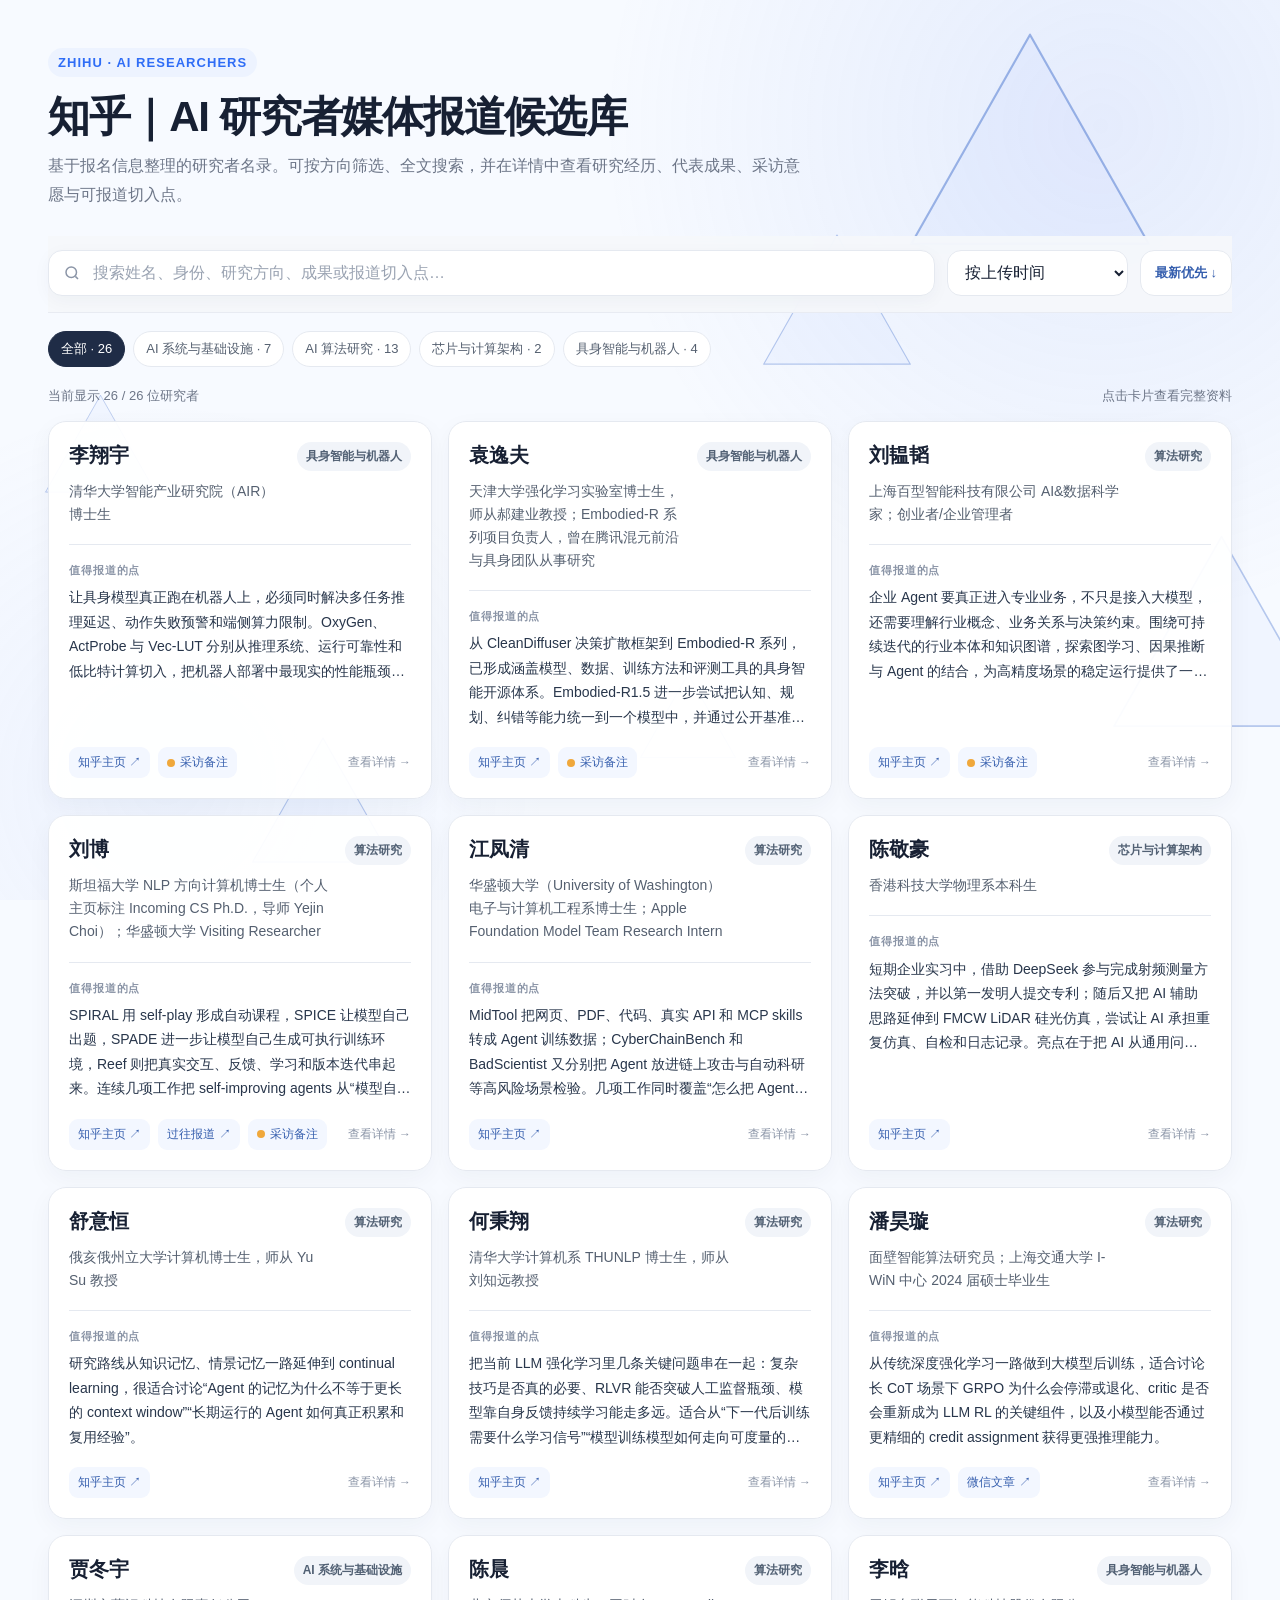
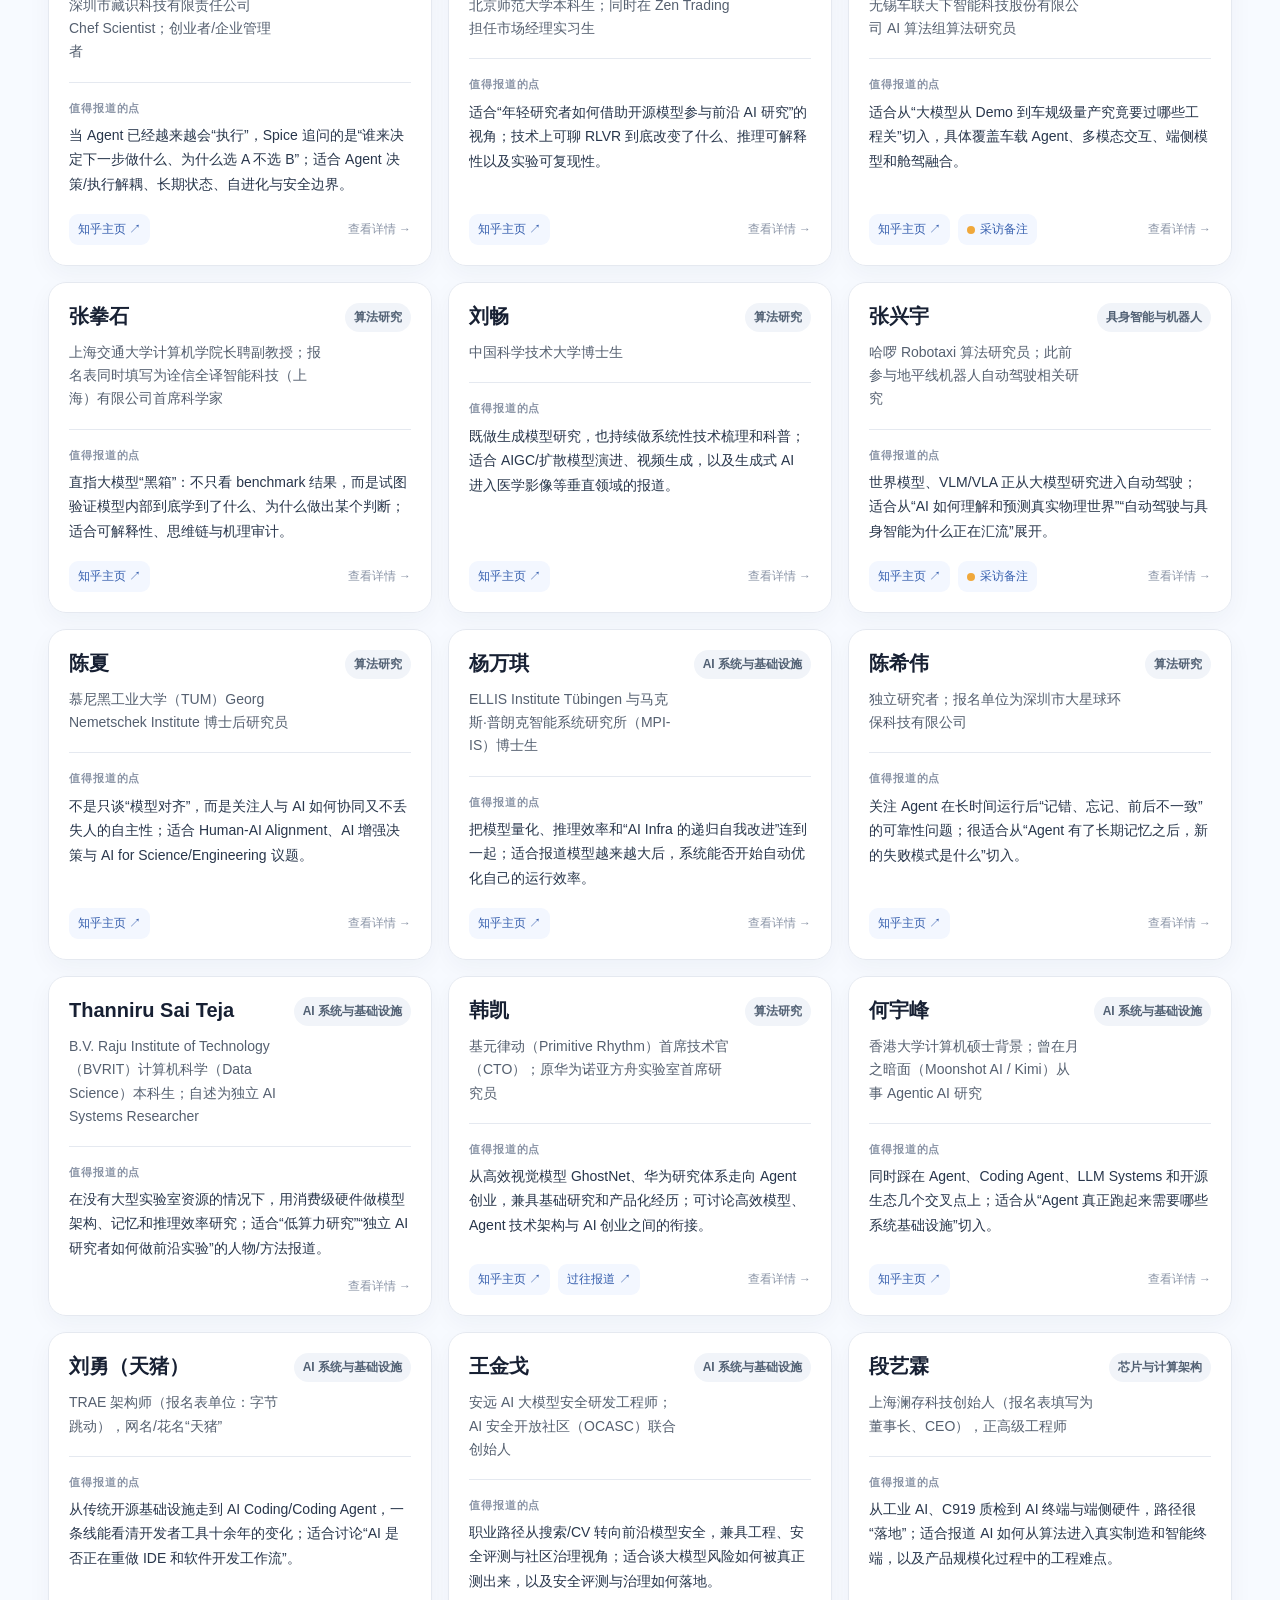
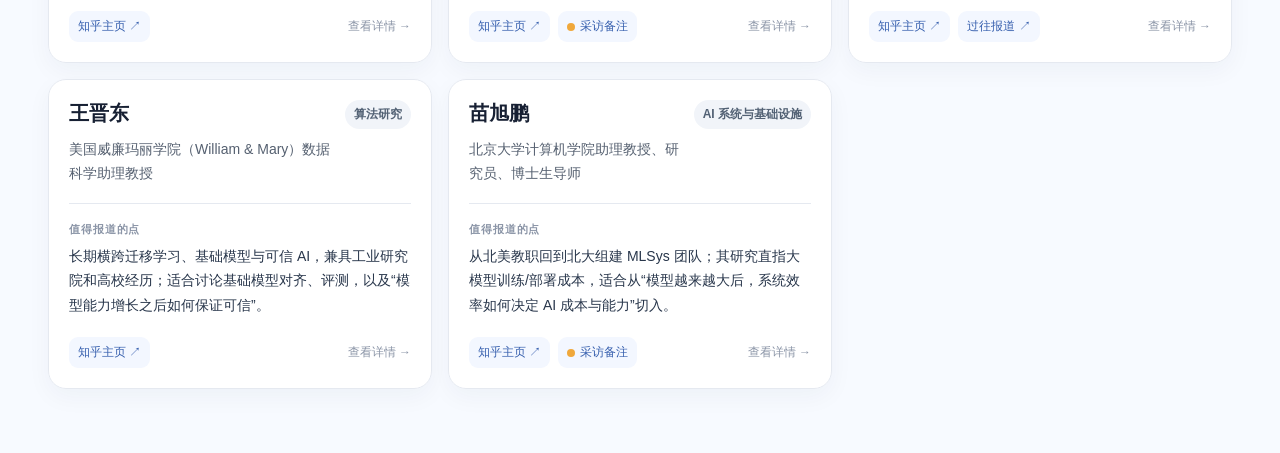
==== ai-researchers/index.html @ 295f1ade "Render animated triangle background on directory page" ====
<!DOCTYPE html>
<html lang="zh-CN">
<head>
<meta charset="utf-8">
<meta name="viewport" content="width=device-width, initial-scale=1">
<meta http-equiv="Cache-Control" content="no-cache, no-store, must-revalidate">
<meta http-equiv="Pragma" content="no-cache">
<meta http-equiv="Expires" content="0">
<title>知乎｜AI 研究者媒体报道候选库</title>
<meta name="description" content="知乎 AI 研究者媒体报道候选库：汇总 AI 研究者背景、研究方向、代表成果与可报道切入点。">
<meta property="og:type" content="website">
<meta property="og:site_name" content="知乎">
<meta property="og:title" content="知乎｜AI 研究者媒体报道候选库">
<meta property="og:description" content="知乎 AI 研究者媒体报道候选库：汇总 AI 研究者背景、研究方向、代表成果与可报道切入点。">
<meta property="og:url" content="https://irisa-coder.github.io/risa/ai-researchers/">
<meta name="twitter:card" content="summary">
<meta name="twitter:title" content="知乎｜AI 研究者媒体报道候选库">
<meta name="twitter:description" content="知乎 AI 研究者媒体报道候选库：汇总 AI 研究者背景、研究方向、代表成果与可报道切入点。">
<link id="appStyle" rel="stylesheet" href="style.css">
<script>
  (function () {
    var bust = Date.now().toString();
    document.getElementById('appStyle').href = 'style.css?v=' + bust;
  })();
</script>
</head>
<body>
<div class="ambient-scene" aria-hidden="true">
  <svg class="motion-triangle tg-a" viewBox="0 0 200 180"><polygon points="100 12 12 167 188 167"/></svg>
  <svg class="motion-triangle tg-b" viewBox="0 0 200 180"><polygon points="100 12 12 167 188 167"/></svg>
  <svg class="motion-triangle tg-c" viewBox="0 0 200 180"><polygon points="100 12 12 167 188 167"/></svg>
  <svg class="motion-triangle tg-d" viewBox="0 0 200 180"><polygon points="100 12 12 167 188 167"/></svg>
  <svg class="motion-triangle tg-e" viewBox="0 0 200 180"><polygon points="100 12 12 167 188 167"/></svg>
  <svg class="motion-triangle tg-f" viewBox="0 0 200 180"><polygon points="100 12 12 167 188 167"/></svg>
</div>
<main class="shell">
  <section class="hero">
    <div>
      <span class="eyebrow">ZHIHU · AI RESEARCHERS</span>
      <h1>知乎｜AI 研究者媒体报道候选库</h1>
      <p class="lead">基于报名信息整理的研究者名录。可按方向筛选、全文搜索，并在详情中查看研究经历、代表成果、采访意愿与可报道切入点。</p>
    </div>
  </section>

  <section class="toolbar" aria-label="筛选工具">
    <label class="search">
      <svg viewBox="0 0 24 24" fill="none" stroke="currentColor" stroke-width="2"><circle cx="11" cy="11" r="7"></circle><path d="m20 20-3.5-3.5"></path></svg>
      <input id="searchInput" type="search" placeholder="搜索姓名、身份、研究方向、成果或报道切入点…">
    </label>
    <select class="select" id="sortSelect" aria-label="排序方式">
      <option value="upload">按上传时间</option>
      <option value="name">按姓名排序</option>
      <option value="type">按研究方向排序</option>
    </select>
    <button class="sort-order" id="sortOrderBtn" type="button" aria-label="切换上传时间排序">最新优先 ↓</button>
  </section>

  <div class="filter-row" id="filters"></div>
  <div class="meta-line"><span id="resultCount"></span><span>点击卡片查看完整资料</span></div>
  <section class="grid" id="grid"></section>
  <div class="empty" id="empty">没有找到匹配的研究者。可以试试更宽泛的关键词或切换研究方向。</div>
</main>

<div class="modal" id="modal" role="dialog" aria-modal="true" aria-labelledby="dialogTitle">
  <div class="dialog">
    <div class="dialog-head">
      <div>
        <span class="badge" id="dialogBadge"></span>
        <h2 id="dialogTitle"></h2>
        <div class="identity" id="dialogIdentity"></div>
      </div>
      <button class="close" id="closeModal" aria-label="关闭">×</button>
    </div>
    <div id="dialogContent"></div>
  </div>
</div>
<script>
  (function () {
    var files = ['people-1.js', 'people-2.js', 'people-3.js', 'people-4.js', 'people-5.js', 'app.js'];
    var i = 0;
    function loadNext() {
      if (i >= files.length) return;
      var s = document.createElement('script');
      s.src = files[i++] + '?v=' + Date.now();
      s.onload = loadNext;
      document.body.appendChild(s);
    }
    loadNext();
  })();

  if ('serviceWorker' in navigator) {
    window.addEventListener('load', function () {
      navigator.serviceWorker.register('sw.js', { scope: './', updateViaCache: 'none' })
        .then(function (registration) { return registration.update(); })
        .catch(function () {});
    });
  }
</script>
</body>
</html>
---- ai-researchers/style.css ----
:root {
  --bg:#f6f8fb;
  --panel:#ffffff;
  --text:#172033;
  --muted:#6d7688;
  --line:#e5e9f0;
  --accent:#2f6df6;
  --accent-soft:#edf3ff;
  --shadow:0 12px 30px rgba(24,39,75,.07);
  --radius:18px;
}
*{box-sizing:border-box}
html{scroll-behavior:smooth}
body{margin:0;font-family:-apple-system,BlinkMacSystemFont,"Segoe UI","PingFang SC","Hiragino Sans GB","Microsoft YaHei",Arial,sans-serif;color:var(--text);background:linear-gradient(180deg,#f3f7ff 0,#f6f8fb 320px)}
button,input,select{font:inherit}a{color:inherit}.shell{max-width:1240px;margin:0 auto;padding:48px 28px 64px}.hero{display:grid;grid-template-columns:minmax(0,1.35fr) minmax(300px,.65fr);gap:28px;align-items:end;margin-bottom:26px}.eyebrow{display:inline-flex;align-items:center;gap:8px;font-size:13px;font-weight:700;letter-spacing:.08em;color:var(--accent);background:var(--accent-soft);padding:7px 10px;border-radius:999px}h1{font-size:42px;line-height:1.12;margin:16px 0 12px;letter-spacing:-.03em}.lead{margin:0;color:var(--muted);font-size:16px;line-height:1.8;max-width:760px}.stats{display:grid;grid-template-columns:repeat(2,1fr);gap:12px}.stat{background:rgba(255,255,255,.82);border:1px solid rgba(229,233,240,.9);box-shadow:var(--shadow);border-radius:16px;padding:16px 18px;backdrop-filter:blur(6px)}.stat b{display:block;font-size:26px;line-height:1.1;margin-bottom:6px}.stat span{font-size:13px;color:var(--muted)}.toolbar{position:sticky;top:0;z-index:20;display:flex;gap:12px;align-items:center;flex-wrap:wrap;background:rgba(246,248,251,.92);backdrop-filter:blur(14px);padding:14px 0 16px;margin-bottom:18px;border-bottom:1px solid rgba(229,233,240,.8)}.search{flex:1 1 340px;display:flex;align-items:center;gap:10px;background:#fff;border:1px solid var(--line);border-radius:14px;padding:0 14px;min-height:46px;box-shadow:0 5px 18px rgba(24,39,75,.04)}.search svg{width:18px;height:18px;color:#8b95a7;flex:0 0 auto}.search input{width:100%;border:0;outline:0;background:transparent;color:var(--text)}.search input::placeholder{color:#9aa3b2}.select{border:1px solid var(--line);background:#fff;border-radius:14px;padding:0 34px 0 13px;min-height:46px;color:var(--text);outline:none}.sort-order{border:1px solid var(--line);background:#fff;color:#365fae;border-radius:14px;padding:0 14px;min-height:46px;cursor:pointer;font-weight:700;font-size:13px;transition:.18s ease}.sort-order:hover{border-color:#c8d7ff;background:#f7faff}.sort-order.inactive,.sort-order:disabled{color:#a1a9b6;background:#f7f8fa;cursor:default;opacity:.72}.filter-row{display:flex;gap:8px;flex-wrap:wrap;margin-bottom:20px}.chip{border:1px solid var(--line);background:#fff;color:#556070;border-radius:999px;padding:8px 12px;cursor:pointer;transition:.18s ease;font-size:13px}.chip:hover{border-color:#c8d7ff;color:#315fc8}.chip.active{background:#1f2c46;color:#fff;border-color:#1f2c46}.meta-line{display:flex;justify-content:space-between;align-items:center;margin:2px 0 16px;color:var(--muted);font-size:13px}.grid{display:grid;grid-template-columns:repeat(3,minmax(0,1fr));gap:16px}.card{display:flex;flex-direction:column;min-height:310px;background:var(--panel);border:1px solid var(--line);border-radius:var(--radius);padding:20px;box-shadow:0 8px 24px rgba(24,39,75,.045);transition:transform .18s ease,box-shadow .18s ease,border-color .18s ease;cursor:pointer;outline:none}.card:hover,.card:focus-visible{transform:translateY(-2px);box-shadow:var(--shadow);border-color:#ced9ec}.card-top{display:flex;justify-content:space-between;gap:14px;align-items:flex-start}.name{font-size:20px;font-weight:800;line-height:1.3;margin:0}.badge{flex:0 0 auto;display:inline-flex;align-items:center;font-size:12px;font-weight:700;padding:6px 9px;border-radius:999px;background:#f1f4f9;color:#526174}.identity{margin:12px 0 0;color:#556070;line-height:1.65;font-size:14px}.angle{margin-top:18px;padding-top:16px;border-top:1px solid var(--line);line-height:1.75;font-size:14px;color:#28364b;display:-webkit-box;-webkit-line-clamp:5;-webkit-box-orient:vertical;overflow:hidden}.angle strong{display:block;color:#8b95a7;font-size:11px;letter-spacing:.08em;margin-bottom:5px}.card-footer{margin-top:auto;padding-top:18px;display:flex;align-items:center;justify-content:space-between;gap:10px}.linkset{display:flex;gap:8px;flex-wrap:wrap}.small-link{display:inline-flex;align-items:center;gap:5px;text-decoration:none;color:#365fae;background:#f3f7ff;border-radius:9px;padding:7px 9px;font-size:12px}.note-dot{width:8px;height:8px;border-radius:50%;background:#f0a83b;display:inline-block}.more{font-size:12px;color:#8b95a7}.empty{display:none;text-align:center;background:#fff;border:1px dashed #ccd4e0;border-radius:18px;padding:56px 20px;color:var(--muted)}.modal{position:fixed;inset:0;z-index:100;background:rgba(18,26,42,.46);display:none;align-items:center;justify-content:center;padding:24px}.modal.open{display:flex}.dialog{width:min(820px,100%);max-height:min(84vh,880px);overflow:auto;background:#fff;border-radius:22px;box-shadow:0 28px 80px rgba(7,18,40,.26);padding:24px}.dialog-head{display:flex;justify-content:space-between;gap:16px;align-items:flex-start;position:sticky;top:-24px;background:#fff;padding:4px 0 14px;border-bottom:1px solid var(--line);z-index:2}.dialog h2{font-size:28px;margin:8px 0 6px}.close{border:0;background:#f2f4f8;width:38px;height:38px;border-radius:50%;cursor:pointer;font-size:22px;color:#5e6878;flex:0 0 auto}.detail-grid{display:grid;grid-template-columns:1fr 1fr;gap:14px;margin-top:18px}.block{border:1px solid var(--line);border-radius:14px;padding:16px}.block.full{grid-column:1/-1}.label{font-size:11px;letter-spacing:.08em;color:#919aaa;font-weight:800;margin-bottom:7px}.value{font-size:14px;line-height:1.8;color:#2d394c;white-space:pre-line}.action-row{display:flex;gap:10px;flex-wrap:wrap;margin-top:18px}.action{display:inline-flex;align-items:center;gap:7px;text-decoration:none;background:#1f2c46;color:#fff;padding:10px 14px;border-radius:11px;font-size:13px;font-weight:700}.action.secondary{background:#edf3ff;color:#2e5ea8}.notice{background:#fff8e7;border:1px solid #f4dfaa;color:#7b5b1c;border-radius:12px;padding:12px 14px;line-height:1.65}.footer-note{margin-top:30px;text-align:center;color:#9aa3b2;font-size:12px}@media (max-width:980px){.hero{grid-template-columns:1fr}.stats{grid-template-columns:repeat(4,1fr)}.grid{grid-template-columns:repeat(2,minmax(0,1fr))}}@media (max-width:680px){.shell{padding:28px 16px 44px}h1{font-size:34px}.stats{grid-template-columns:repeat(2,1fr)}.grid{grid-template-columns:1fr}.detail-grid{grid-template-columns:1fr}.block.full{grid-column:auto}.toolbar{top:0}}@media print{body{background:#fff}.toolbar,.filter-row,.modal,.footer-note{display:none!important}.shell{max-width:none;padding:0}.hero{grid-template-columns:1fr}.grid{grid-template-columns:repeat(2,1fr)}.card{break-inside:avoid;box-shadow:none}}


/* Motion geometry — subtle but visible above the background. */
body{background:#f7faff;overflow-x:hidden}
.shell{position:relative;z-index:1}
.ambient-scene{position:fixed;inset:0;z-index:0;overflow:hidden;pointer-events:none;isolation:isolate}
.ambient-scene::before{content:"";position:absolute;inset:0;background:radial-gradient(circle at 86% 14%,rgba(107,145,237,.13),transparent 37%),radial-gradient(circle at 13% 87%,rgba(151,176,244,.10),transparent 28%)}
.motion-triangle{position:absolute;display:block;overflow:visible;transform-origin:50% 50%;will-change:transform;animation-timing-function:ease-in-out;animation-iteration-count:infinite;animation-direction:alternate}
.motion-triangle polygon{fill:rgba(100,148,237,.045);stroke:rgba(64,109,202,.35);stroke-width:1.35;stroke-linejoin:round}
.motion-triangle.tg-a{width:270px;height:244px;right:9%;top:2%;animation-name:triangle-drift-a;animation-duration:11s}
.motion-triangle.tg-a polygon{stroke:rgba(64,109,202,.48);stroke-width:1.6}
.motion-triangle.tg-b{width:170px;height:150px;right:28%;top:25%;animation-name:triangle-drift-b;animation-duration:15s}
.motion-triangle.tg-c{width:125px;height:114px;left:3%;top:43%;animation-name:triangle-drift-c;animation-duration:13s}
.motion-triangle.tg-d{width:245px;height:220px;right:-5%;top:58%;animation-name:triangle-drift-a;animation-duration:20s;animation-delay:-7s}
.motion-triangle.tg-e{width:160px;height:145px;left:19%;bottom:3%;animation-name:triangle-drift-b;animation-duration:17s;animation-delay:-5s}
.motion-triangle.tg-f{width:108px;height:98px;right:42%;bottom:15%;animation-name:triangle-drift-c;animation-duration:14s;animation-delay:-6s}
@keyframes triangle-drift-a{from{transform:translate3d(-18px,18px,0) rotate(-12deg)}to{transform:translate3d(33px,-28px,0) rotate(16deg)}}
@keyframes triangle-drift-b{from{transform:translate3d(20px,-17px,0) rotate(20deg)}to{transform:translate3d(-25px,27px,0) rotate(-16deg)}}
@keyframes triangle-drift-c{from{transform:translate3d(-12px,-24px,0) rotate(-20deg)}to{transform:translate3d(20px,25px,0) rotate(19deg)}}
.card{background:rgba(255,255,255,.94)}
@media(max-width:680px){.motion-triangle.tg-a{right:-22%;top:6%;width:200px}.motion-triangle.tg-b{right:12%;top:31%;width:115px}.motion-triangle.tg-c{left:-15%;top:60%}.motion-triangle.tg-e{left:0}}
@media(prefers-reduced-motion:reduce){.motion-triangle{animation:none;will-change:auto}}
@media print{.ambient-scene{display:none}}
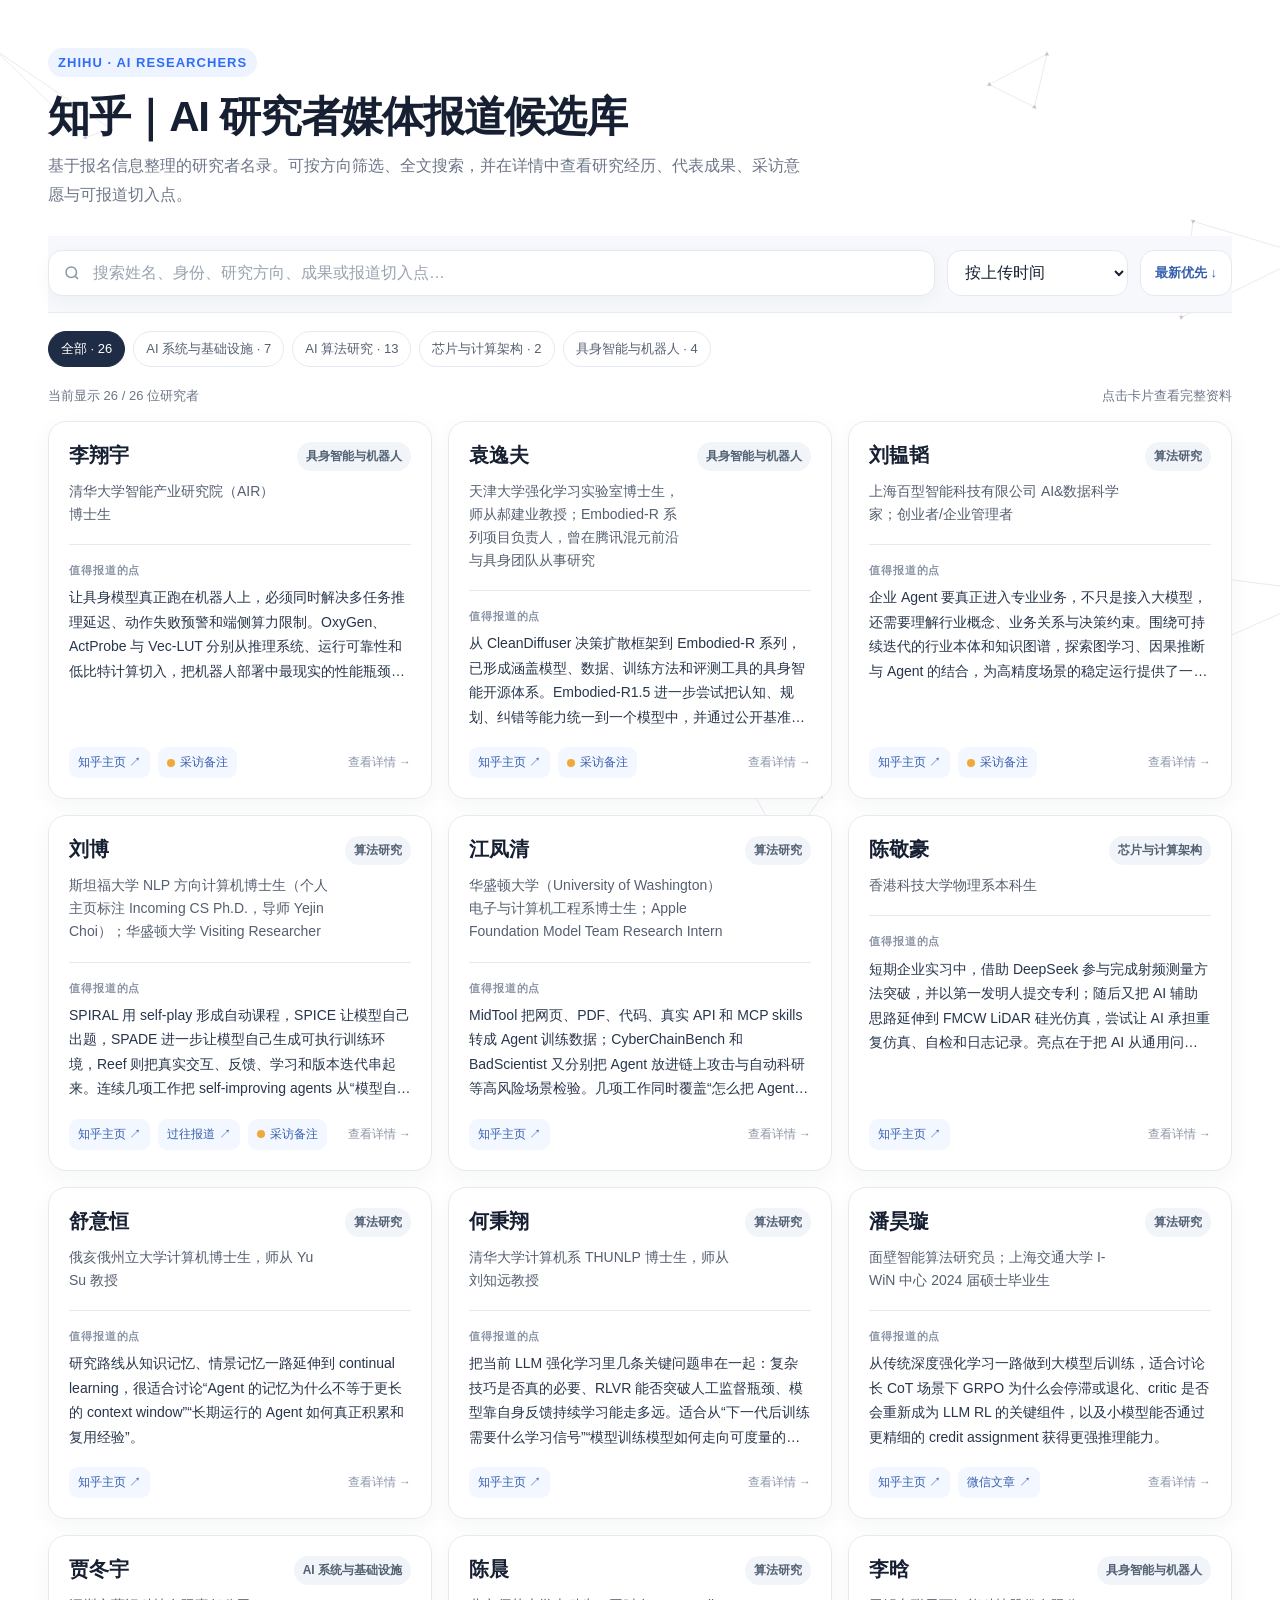
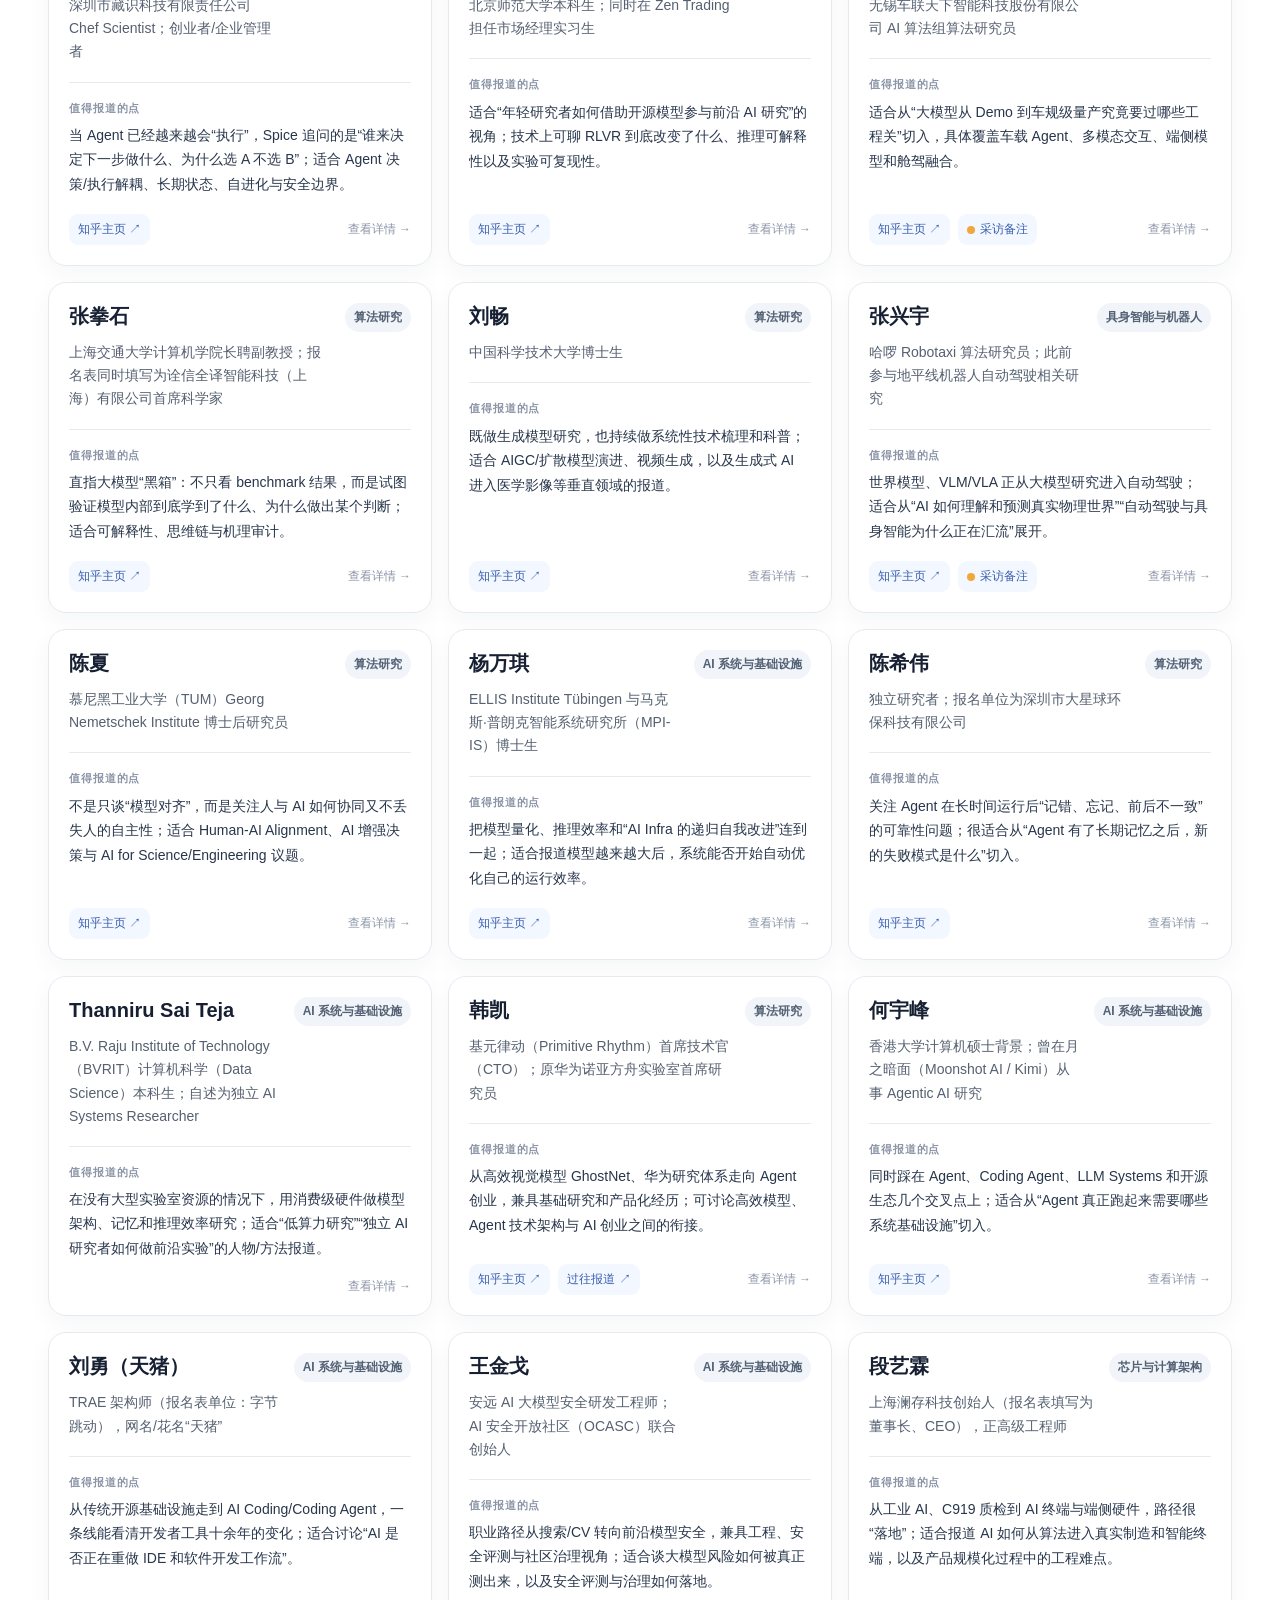
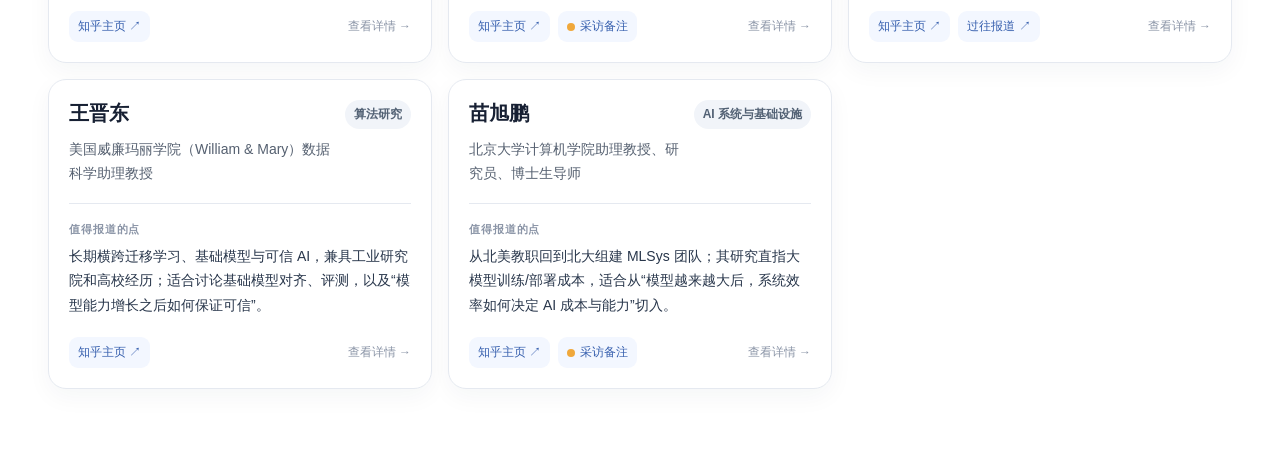
==== commit 6511c67a: "Enable cursor-reactive irregular triangle background" ====
--- a/ai-researchers/index.html
+++ b/ai-researchers/index.html
@@ -25,14 +25,7 @@
 </script>
 </head>
 <body>
-<div class="ambient-scene" aria-hidden="true">
-  <svg class="motion-triangle tg-a" viewBox="0 0 200 180"><polygon points="100 12 12 167 188 167"/></svg>
-  <svg class="motion-triangle tg-b" viewBox="0 0 200 180"><polygon points="100 12 12 167 188 167"/></svg>
-  <svg class="motion-triangle tg-c" viewBox="0 0 200 180"><polygon points="100 12 12 167 188 167"/></svg>
-  <svg class="motion-triangle tg-d" viewBox="0 0 200 180"><polygon points="100 12 12 167 188 167"/></svg>
-  <svg class="motion-triangle tg-e" viewBox="0 0 200 180"><polygon points="100 12 12 167 188 167"/></svg>
-  <svg class="motion-triangle tg-f" viewBox="0 0 200 180"><polygon points="100 12 12 167 188 167"/></svg>
-</div>
+<canvas id="triangleBackground" aria-hidden="true"></canvas>
 <main class="shell">
   <section class="hero">
     <div>
@@ -96,5 +89,6 @@
     });
   }
 </script>
+<script src="triangle-background.js?v=20261015b" defer></script>
 </body>
 </html>
--- a/ai-researchers/style.css
+++ b/ai-researchers/style.css
@@ -15,24 +15,9 @@
 button,input,select{font:inherit}a{color:inherit}.shell{max-width:1240px;margin:0 auto;padding:48px 28px 64px}.hero{display:grid;grid-template-columns:minmax(0,1.35fr) minmax(300px,.65fr);gap:28px;align-items:end;margin-bottom:26px}.eyebrow{display:inline-flex;align-items:center;gap:8px;font-size:13px;font-weight:700;letter-spacing:.08em;color:var(--accent);background:var(--accent-soft);padding:7px 10px;border-radius:999px}h1{font-size:42px;line-height:1.12;margin:16px 0 12px;letter-spacing:-.03em}.lead{margin:0;color:var(--muted);font-size:16px;line-height:1.8;max-width:760px}.stats{display:grid;grid-template-columns:repeat(2,1fr);gap:12px}.stat{background:rgba(255,255,255,.82);border:1px solid rgba(229,233,240,.9);box-shadow:var(--shadow);border-radius:16px;padding:16px 18px;backdrop-filter:blur(6px)}.stat b{display:block;font-size:26px;line-height:1.1;margin-bottom:6px}.stat span{font-size:13px;color:var(--muted)}.toolbar{position:sticky;top:0;z-index:20;display:flex;gap:12px;align-items:center;flex-wrap:wrap;background:rgba(246,248,251,.92);backdrop-filter:blur(14px);padding:14px 0 16px;margin-bottom:18px;border-bottom:1px solid rgba(229,233,240,.8)}.search{flex:1 1 340px;display:flex;align-items:center;gap:10px;background:#fff;border:1px solid var(--line);border-radius:14px;padding:0 14px;min-height:46px;box-shadow:0 5px 18px rgba(24,39,75,.04)}.search svg{width:18px;height:18px;color:#8b95a7;flex:0 0 auto}.search input{width:100%;border:0;outline:0;background:transparent;color:var(--text)}.search input::placeholder{color:#9aa3b2}.select{border:1px solid var(--line);background:#fff;border-radius:14px;padding:0 34px 0 13px;min-height:46px;color:var(--text);outline:none}.sort-order{border:1px solid var(--line);background:#fff;color:#365fae;border-radius:14px;padding:0 14px;min-height:46px;cursor:pointer;font-weight:700;font-size:13px;transition:.18s ease}.sort-order:hover{border-color:#c8d7ff;background:#f7faff}.sort-order.inactive,.sort-order:disabled{color:#a1a9b6;background:#f7f8fa;cursor:default;opacity:.72}.filter-row{display:flex;gap:8px;flex-wrap:wrap;margin-bottom:20px}.chip{border:1px solid var(--line);background:#fff;color:#556070;border-radius:999px;padding:8px 12px;cursor:pointer;transition:.18s ease;font-size:13px}.chip:hover{border-color:#c8d7ff;color:#315fc8}.chip.active{background:#1f2c46;color:#fff;border-color:#1f2c46}.meta-line{display:flex;justify-content:space-between;align-items:center;margin:2px 0 16px;color:var(--muted);font-size:13px}.grid{display:grid;grid-template-columns:repeat(3,minmax(0,1fr));gap:16px}.card{display:flex;flex-direction:column;min-height:310px;background:var(--panel);border:1px solid var(--line);border-radius:var(--radius);padding:20px;box-shadow:0 8px 24px rgba(24,39,75,.045);transition:transform .18s ease,box-shadow .18s ease,border-color .18s ease;cursor:pointer;outline:none}.card:hover,.card:focus-visible{transform:translateY(-2px);box-shadow:var(--shadow);border-color:#ced9ec}.card-top{display:flex;justify-content:space-between;gap:14px;align-items:flex-start}.name{font-size:20px;font-weight:800;line-height:1.3;margin:0}.badge{flex:0 0 auto;display:inline-flex;align-items:center;font-size:12px;font-weight:700;padding:6px 9px;border-radius:999px;background:#f1f4f9;color:#526174}.identity{margin:12px 0 0;color:#556070;line-height:1.65;font-size:14px}.angle{margin-top:18px;padding-top:16px;border-top:1px solid var(--line);line-height:1.75;font-size:14px;color:#28364b;display:-webkit-box;-webkit-line-clamp:5;-webkit-box-orient:vertical;overflow:hidden}.angle strong{display:block;color:#8b95a7;font-size:11px;letter-spacing:.08em;margin-bottom:5px}.card-footer{margin-top:auto;padding-top:18px;display:flex;align-items:center;justify-content:space-between;gap:10px}.linkset{display:flex;gap:8px;flex-wrap:wrap}.small-link{display:inline-flex;align-items:center;gap:5px;text-decoration:none;color:#365fae;background:#f3f7ff;border-radius:9px;padding:7px 9px;font-size:12px}.note-dot{width:8px;height:8px;border-radius:50%;background:#f0a83b;display:inline-block}.more{font-size:12px;color:#8b95a7}.empty{display:none;text-align:center;background:#fff;border:1px dashed #ccd4e0;border-radius:18px;padding:56px 20px;color:var(--muted)}.modal{position:fixed;inset:0;z-index:100;background:rgba(18,26,42,.46);display:none;align-items:center;justify-content:center;padding:24px}.modal.open{display:flex}.dialog{width:min(820px,100%);max-height:min(84vh,880px);overflow:auto;background:#fff;border-radius:22px;box-shadow:0 28px 80px rgba(7,18,40,.26);padding:24px}.dialog-head{display:flex;justify-content:space-between;gap:16px;align-items:flex-start;position:sticky;top:-24px;background:#fff;padding:4px 0 14px;border-bottom:1px solid var(--line);z-index:2}.dialog h2{font-size:28px;margin:8px 0 6px}.close{border:0;background:#f2f4f8;width:38px;height:38px;border-radius:50%;cursor:pointer;font-size:22px;color:#5e6878;flex:0 0 auto}.detail-grid{display:grid;grid-template-columns:1fr 1fr;gap:14px;margin-top:18px}.block{border:1px solid var(--line);border-radius:14px;padding:16px}.block.full{grid-column:1/-1}.label{font-size:11px;letter-spacing:.08em;color:#919aaa;font-weight:800;margin-bottom:7px}.value{font-size:14px;line-height:1.8;color:#2d394c;white-space:pre-line}.action-row{display:flex;gap:10px;flex-wrap:wrap;margin-top:18px}.action{display:inline-flex;align-items:center;gap:7px;text-decoration:none;background:#1f2c46;color:#fff;padding:10px 14px;border-radius:11px;font-size:13px;font-weight:700}.action.secondary{background:#edf3ff;color:#2e5ea8}.notice{background:#fff8e7;border:1px solid #f4dfaa;color:#7b5b1c;border-radius:12px;padding:12px 14px;line-height:1.65}.footer-note{margin-top:30px;text-align:center;color:#9aa3b2;font-size:12px}@media (max-width:980px){.hero{grid-template-columns:1fr}.stats{grid-template-columns:repeat(4,1fr)}.grid{grid-template-columns:repeat(2,minmax(0,1fr))}}@media (max-width:680px){.shell{padding:28px 16px 44px}h1{font-size:34px}.stats{grid-template-columns:repeat(2,1fr)}.grid{grid-template-columns:1fr}.detail-grid{grid-template-columns:1fr}.block.full{grid-column:auto}.toolbar{top:0}}@media print{body{background:#fff}.toolbar,.filter-row,.modal,.footer-note{display:none!important}.shell{max-width:none;padding:0}.hero{grid-template-columns:1fr}.grid{grid-template-columns:repeat(2,1fr)}.card{break-inside:avoid;box-shadow:none}}
 
 
-/* Motion geometry — subtle but visible above the background. */
-body{background:#f7faff;overflow-x:hidden}
+
+/* Pale interactive triangle network */
+body{background:#fff;overflow-x:hidden}
 .shell{position:relative;z-index:1}
-.ambient-scene{position:fixed;inset:0;z-index:0;overflow:hidden;pointer-events:none;isolation:isolate}
-.ambient-scene::before{content:"";position:absolute;inset:0;background:radial-gradient(circle at 86% 14%,rgba(107,145,237,.13),transparent 37%),radial-gradient(circle at 13% 87%,rgba(151,176,244,.10),transparent 28%)}
-.motion-triangle{position:absolute;display:block;overflow:visible;transform-origin:50% 50%;will-change:transform;animation-timing-function:ease-in-out;animation-iteration-count:infinite;animation-direction:alternate}
-.motion-triangle polygon{fill:rgba(100,148,237,.045);stroke:rgba(64,109,202,.35);stroke-width:1.35;stroke-linejoin:round}
-.motion-triangle.tg-a{width:270px;height:244px;right:9%;top:2%;animation-name:triangle-drift-a;animation-duration:11s}
-.motion-triangle.tg-a polygon{stroke:rgba(64,109,202,.48);stroke-width:1.6}
-.motion-triangle.tg-b{width:170px;height:150px;right:28%;top:25%;animation-name:triangle-drift-b;animation-duration:15s}
-.motion-triangle.tg-c{width:125px;height:114px;left:3%;top:43%;animation-name:triangle-drift-c;animation-duration:13s}
-.motion-triangle.tg-d{width:245px;height:220px;right:-5%;top:58%;animation-name:triangle-drift-a;animation-duration:20s;animation-delay:-7s}
-.motion-triangle.tg-e{width:160px;height:145px;left:19%;bottom:3%;animation-name:triangle-drift-b;animation-duration:17s;animation-delay:-5s}
-.motion-triangle.tg-f{width:108px;height:98px;right:42%;bottom:15%;animation-name:triangle-drift-c;animation-duration:14s;animation-delay:-6s}
-@keyframes triangle-drift-a{from{transform:translate3d(-18px,18px,0) rotate(-12deg)}to{transform:translate3d(33px,-28px,0) rotate(16deg)}}
-@keyframes triangle-drift-b{from{transform:translate3d(20px,-17px,0) rotate(20deg)}to{transform:translate3d(-25px,27px,0) rotate(-16deg)}}
-@keyframes triangle-drift-c{from{transform:translate3d(-12px,-24px,0) rotate(-20deg)}to{transform:translate3d(20px,25px,0) rotate(19deg)}}
-.card{background:rgba(255,255,255,.94)}
-@media(max-width:680px){.motion-triangle.tg-a{right:-22%;top:6%;width:200px}.motion-triangle.tg-b{right:12%;top:31%;width:115px}.motion-triangle.tg-c{left:-15%;top:60%}.motion-triangle.tg-e{left:0}}
-@media(prefers-reduced-motion:reduce){.motion-triangle{animation:none;will-change:auto}}
-@media print{.ambient-scene{display:none}}
+#triangleBackground{position:fixed;inset:0;z-index:0;display:block;width:100%;height:100%;pointer-events:none}
+@media print{#triangleBackground{display:none}}
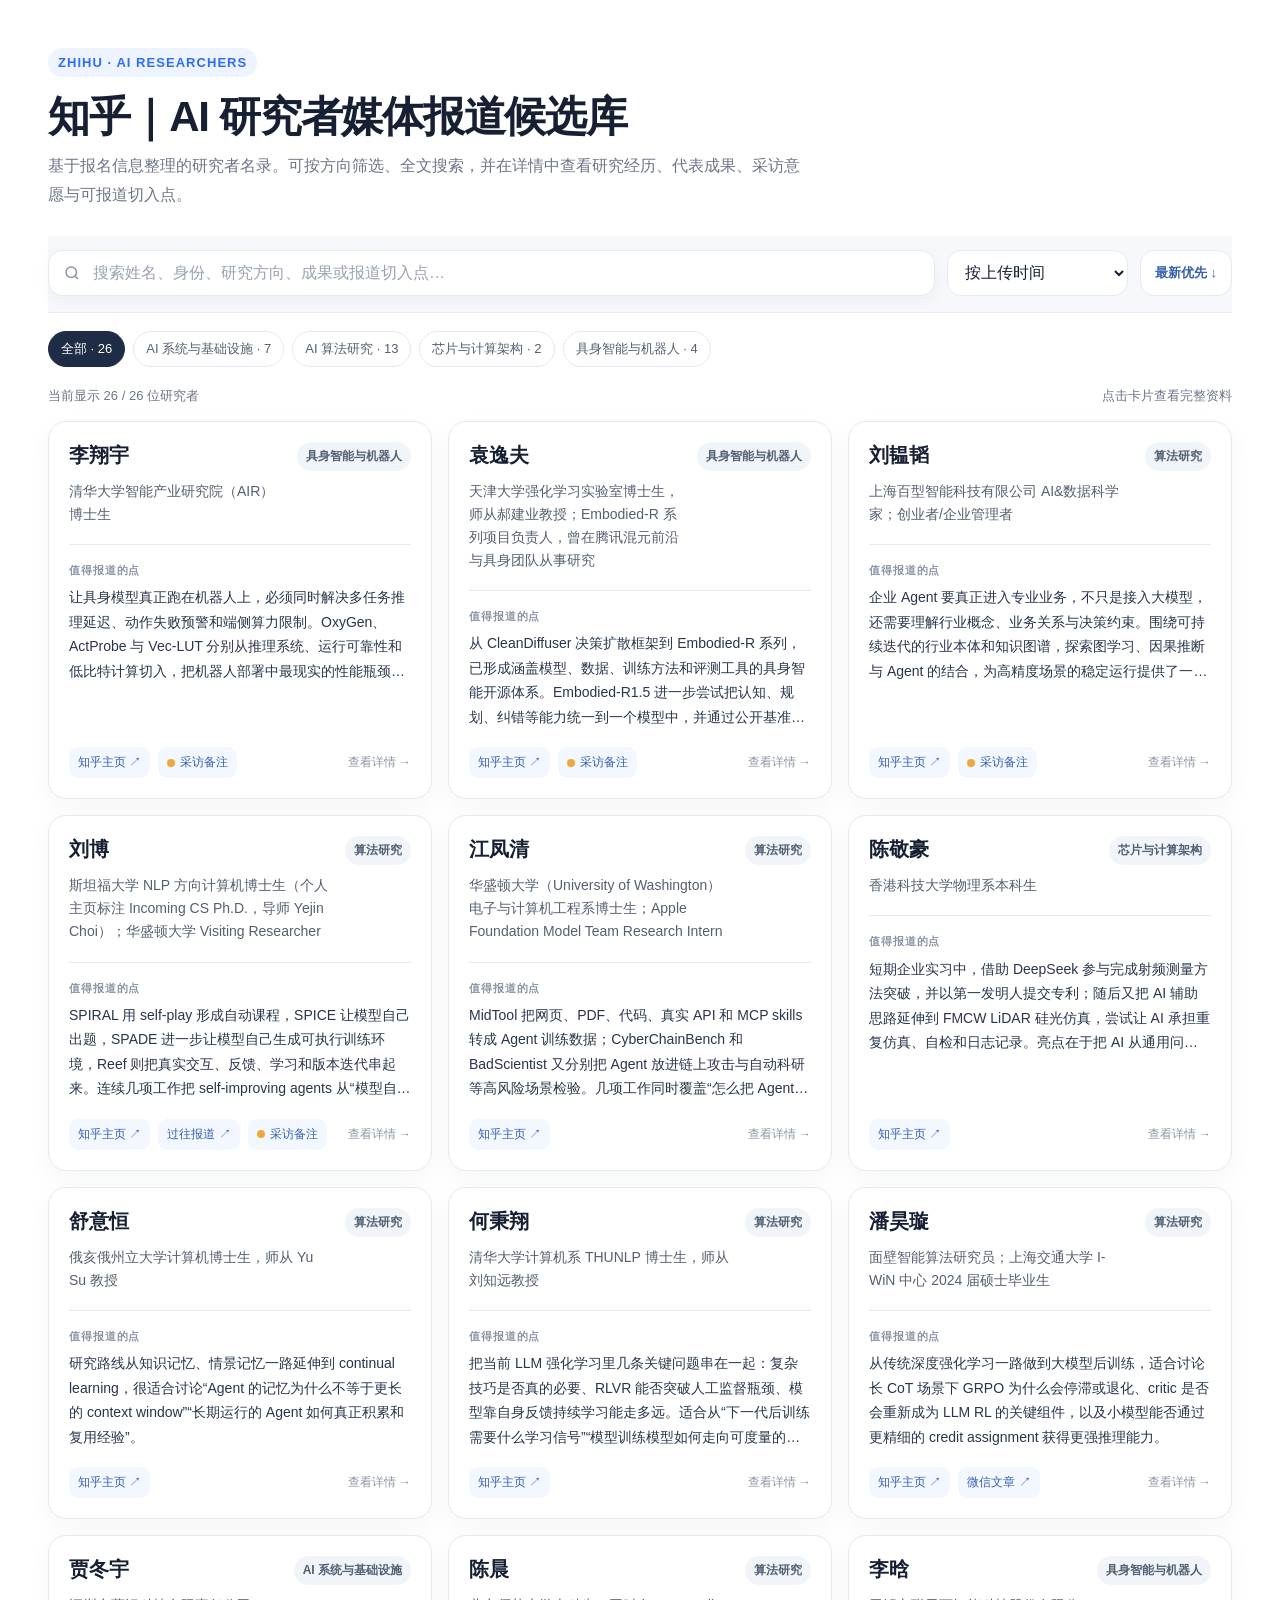
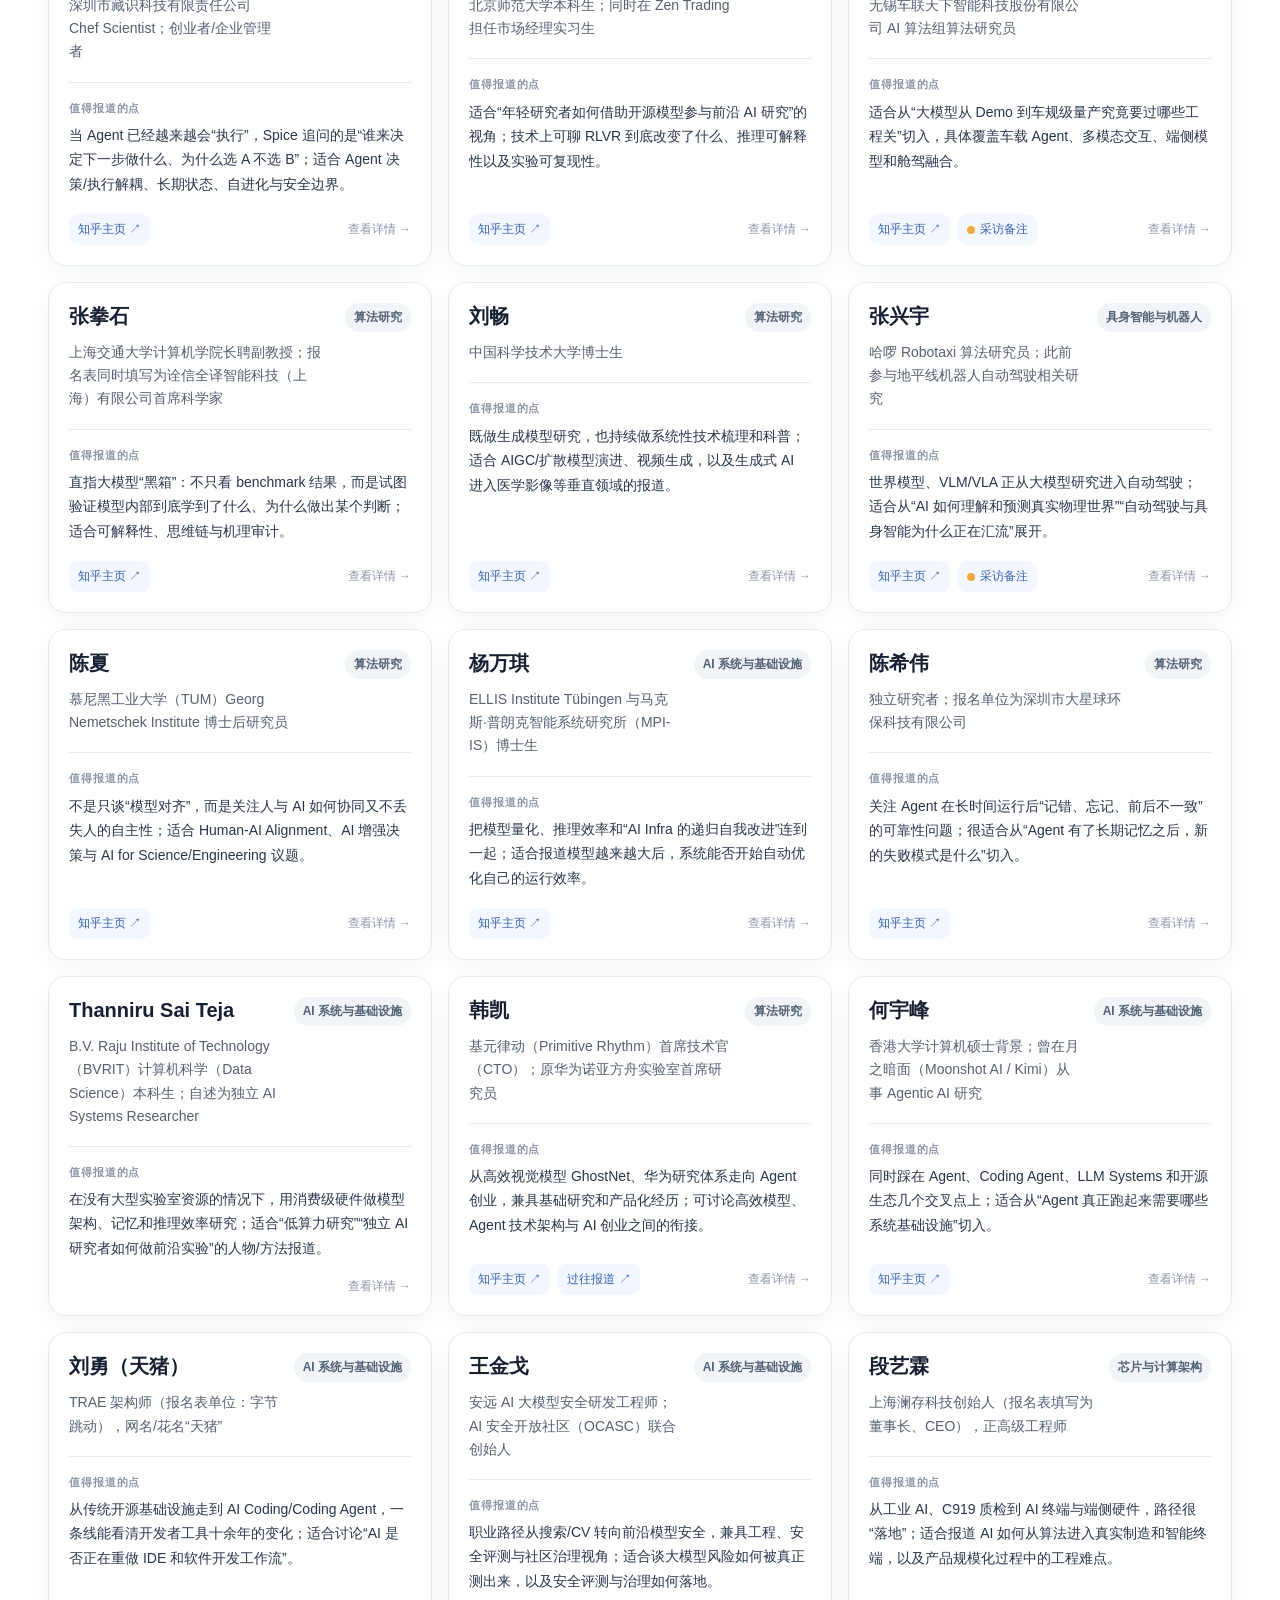
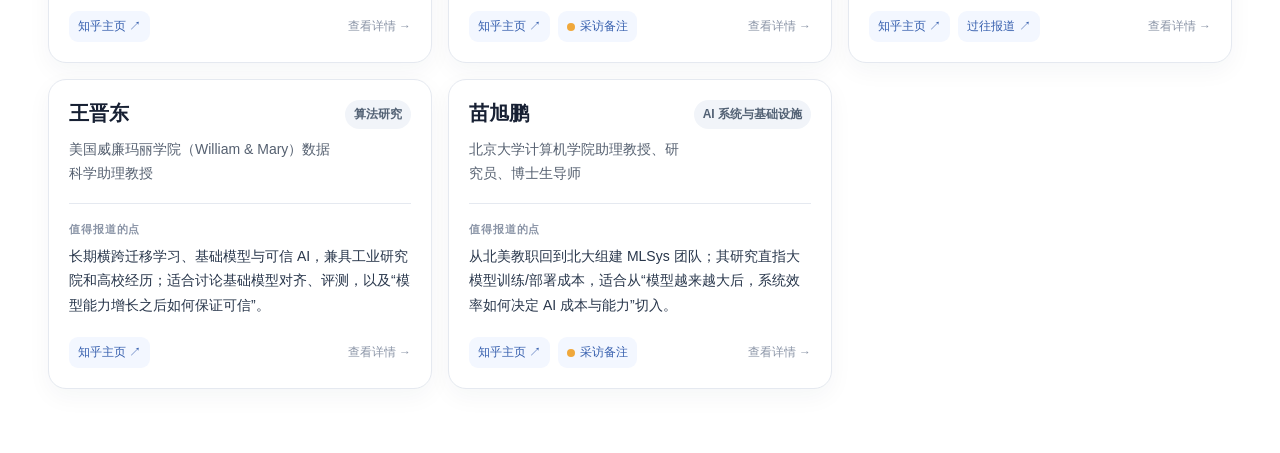
==== commit fa315052: "Remove animated triangle background" ====
--- a/ai-researchers/index.html
+++ b/ai-researchers/index.html
@@ -25,7 +25,6 @@
 </script>
 </head>
 <body>
-<canvas id="triangleBackground" aria-hidden="true"></canvas>
 <main class="shell">
   <section class="hero">
     <div>
@@ -89,6 +88,5 @@
     });
   }
 </script>
-<script src="triangle-background.js?v=20261015b" defer></script>
 </body>
 </html>
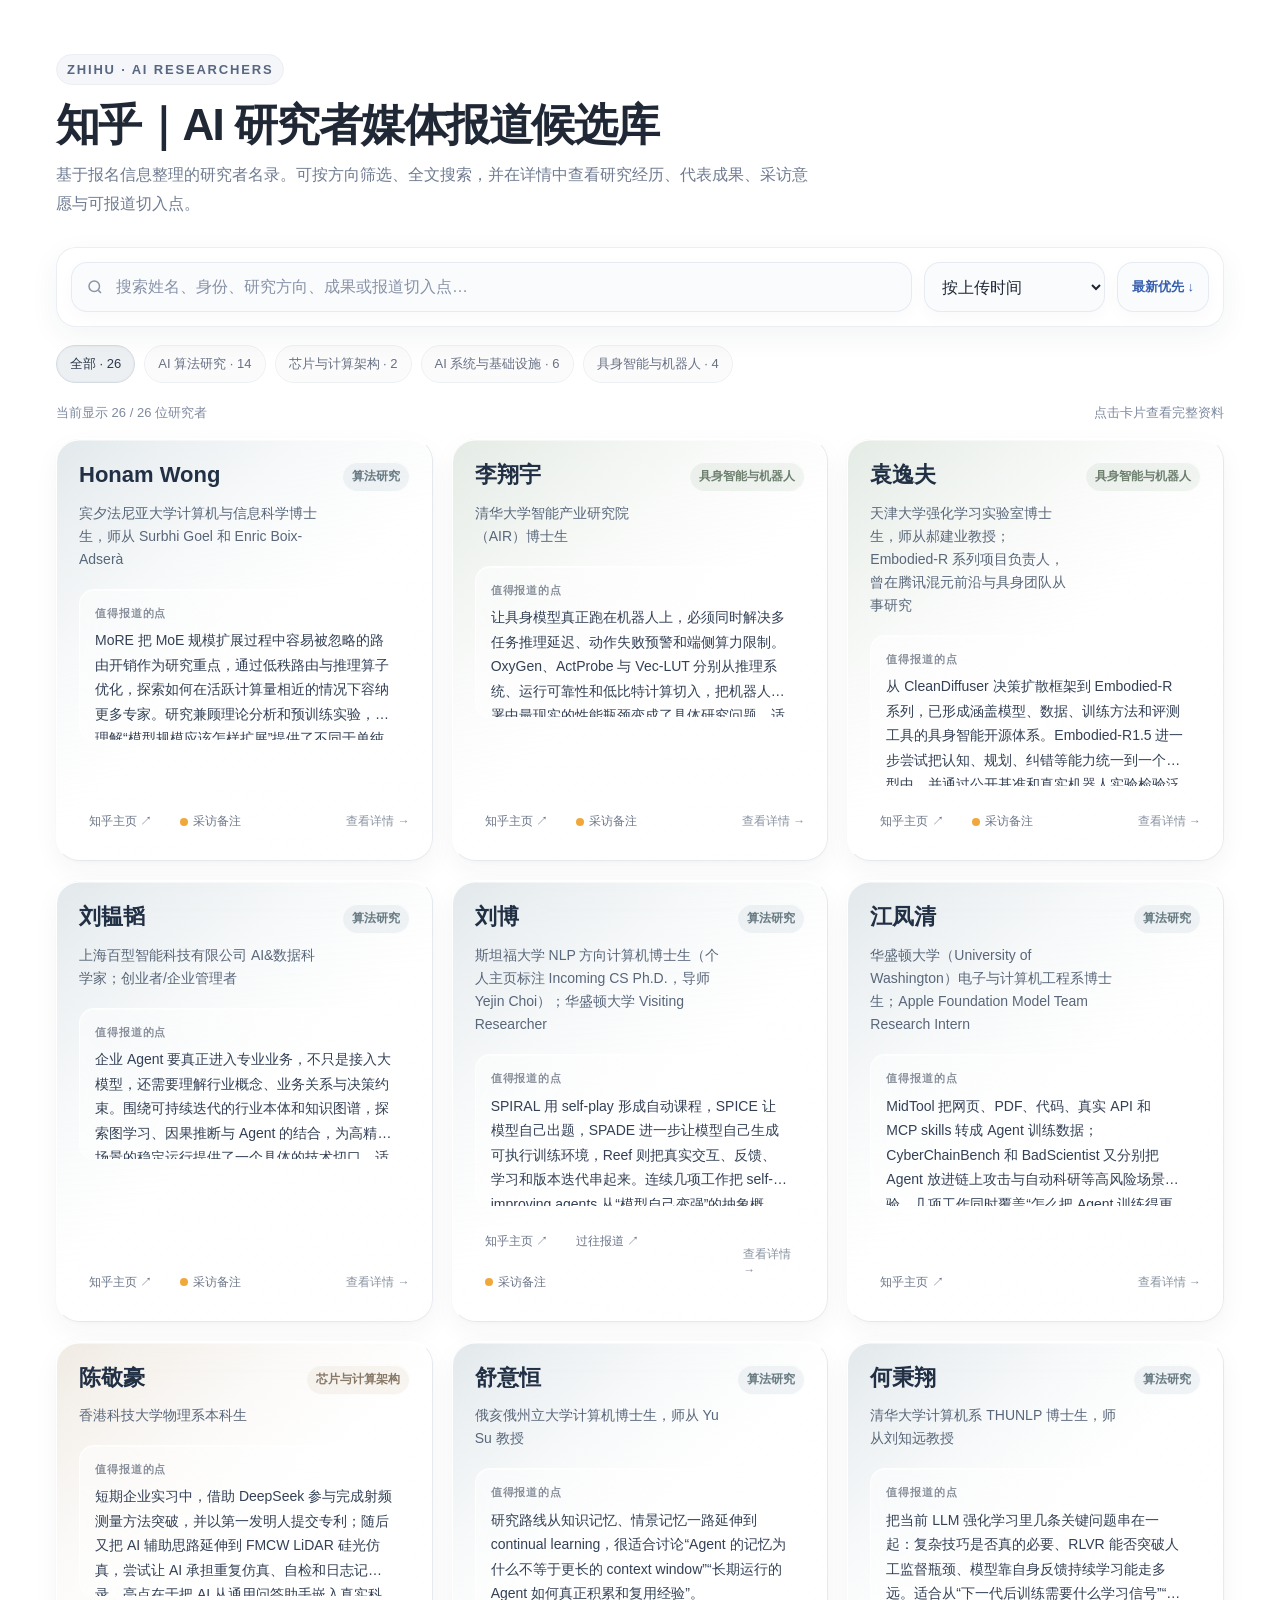
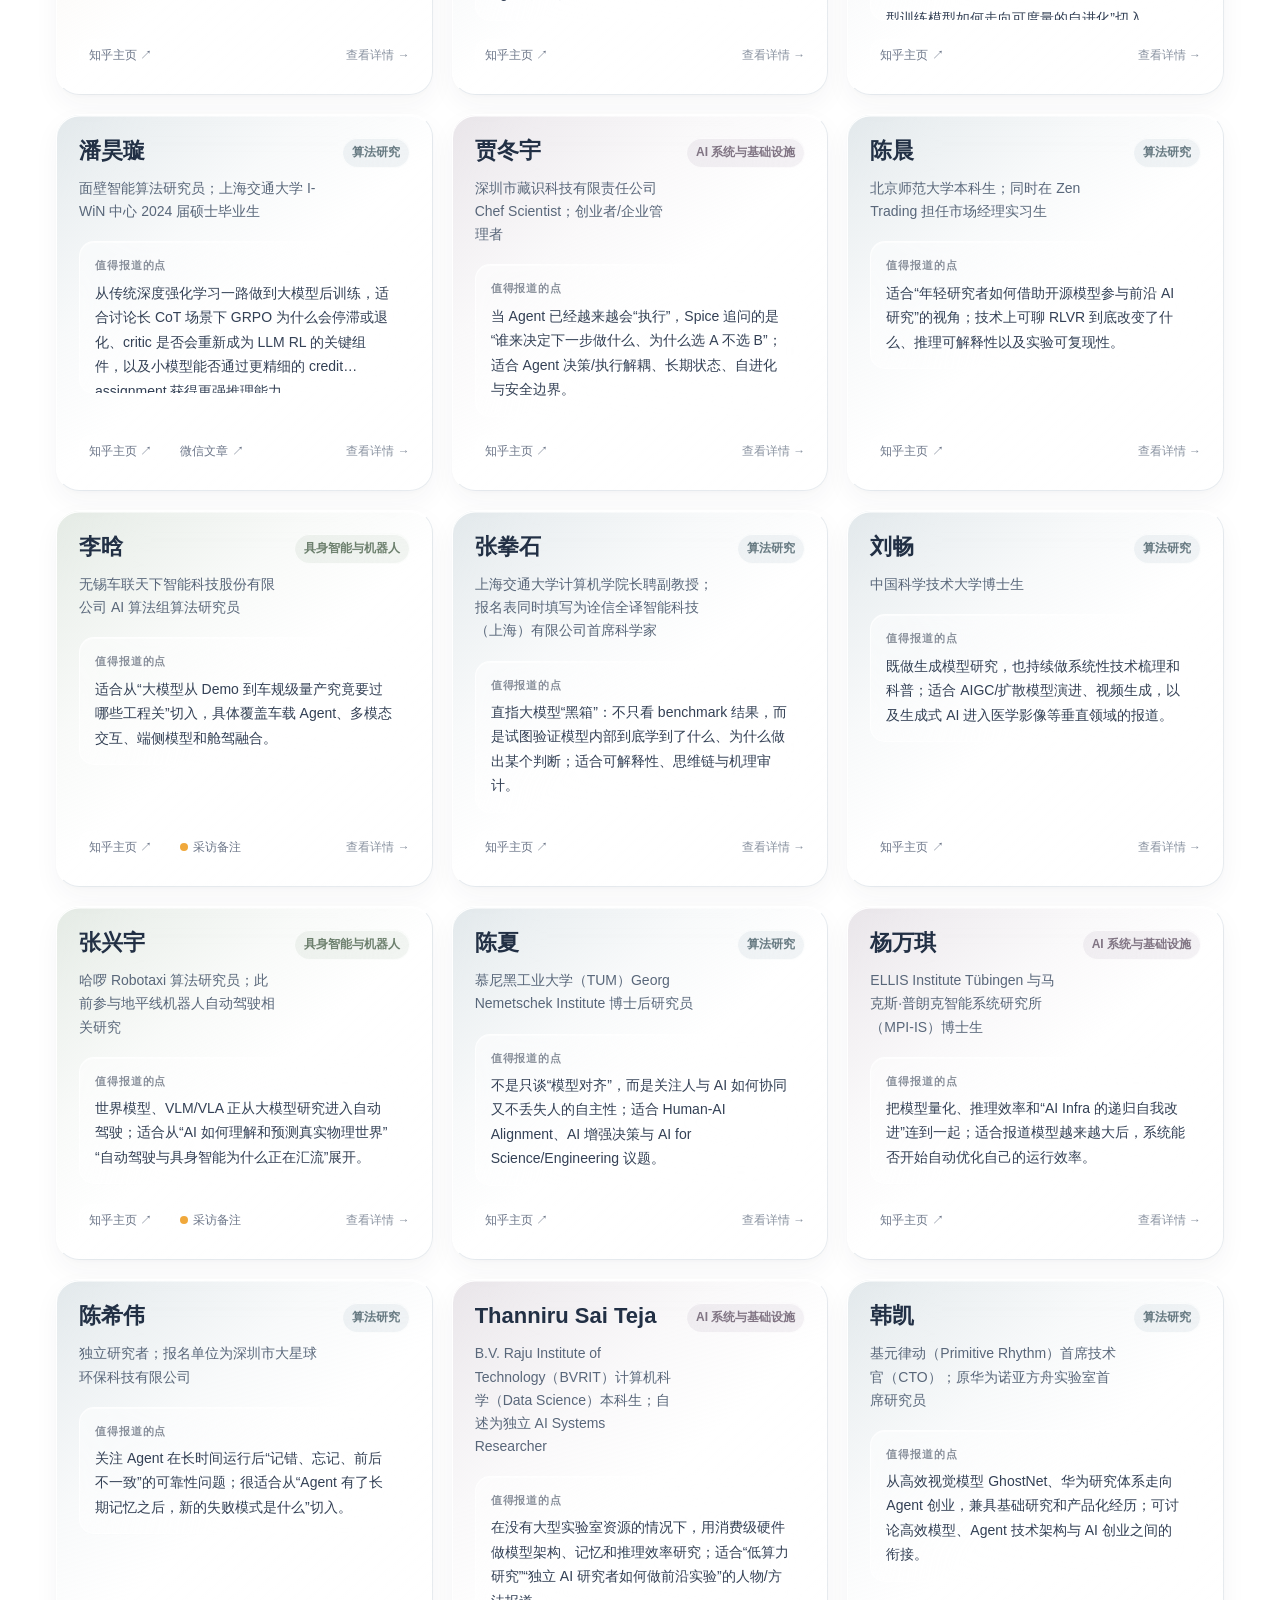
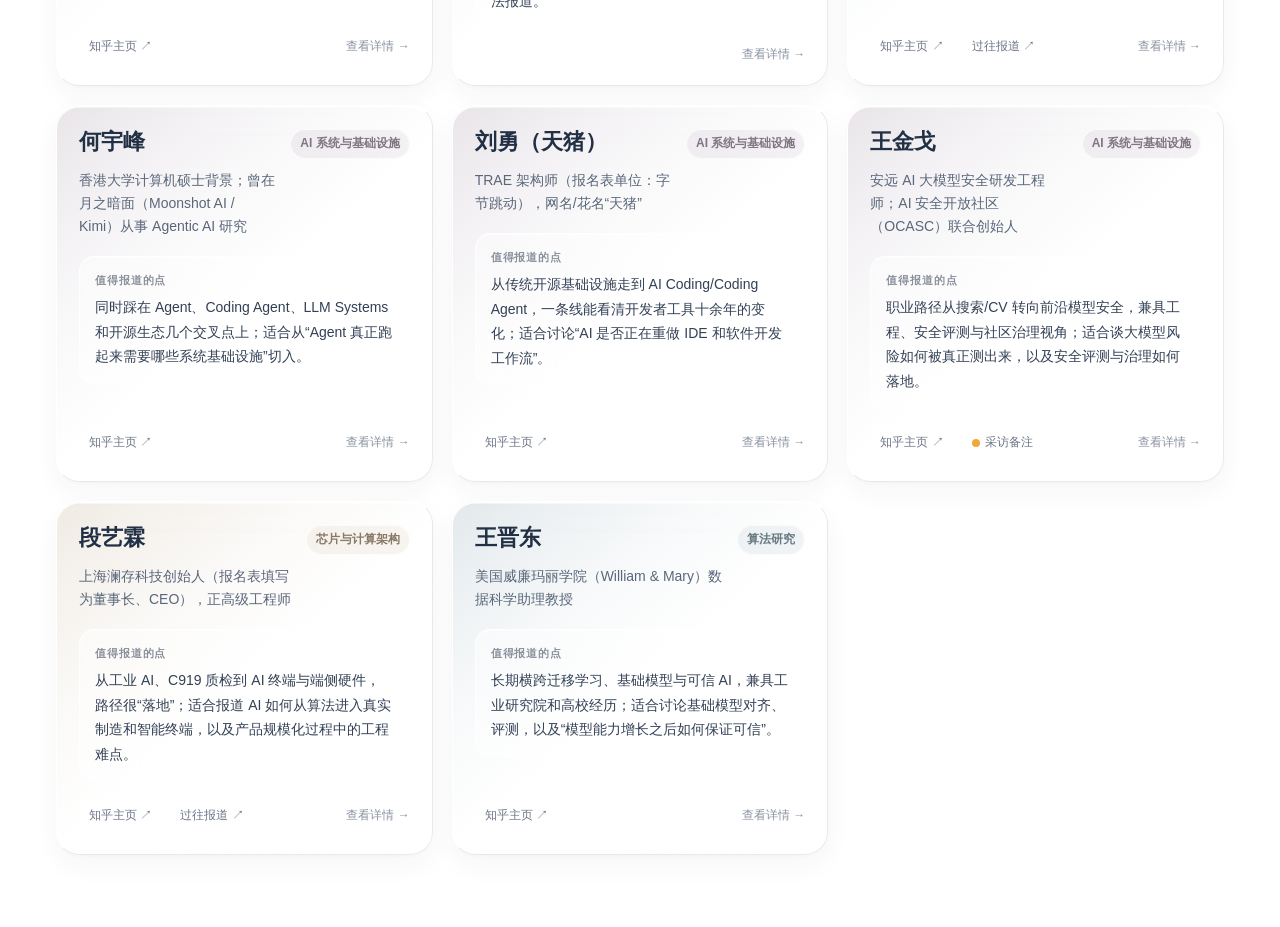
==== commit 8cc6bf80: "Load sixth media researcher group" ====
--- a/ai-researchers/index.html
+++ b/ai-researchers/index.html
@@ -68,7 +68,7 @@
 </div>
 <script>
   (function () {
-    var files = ['people-1.js', 'people-2.js', 'people-3.js', 'people-4.js', 'people-5.js', 'app.js'];
+    var files = ['people-1.js', 'people-2.js', 'people-3.js', 'people-4.js', 'people-5.js', 'people-6.js', 'app.js'];
     var i = 0;
     function loadNext() {
       if (i >= files.length) return;
--- a/ai-researchers/style.css
+++ b/ai-researchers/style.css
@@ -15,9 +15,198 @@
 button,input,select{font:inherit}a{color:inherit}.shell{max-width:1240px;margin:0 auto;padding:48px 28px 64px}.hero{display:grid;grid-template-columns:minmax(0,1.35fr) minmax(300px,.65fr);gap:28px;align-items:end;margin-bottom:26px}.eyebrow{display:inline-flex;align-items:center;gap:8px;font-size:13px;font-weight:700;letter-spacing:.08em;color:var(--accent);background:var(--accent-soft);padding:7px 10px;border-radius:999px}h1{font-size:42px;line-height:1.12;margin:16px 0 12px;letter-spacing:-.03em}.lead{margin:0;color:var(--muted);font-size:16px;line-height:1.8;max-width:760px}.stats{display:grid;grid-template-columns:repeat(2,1fr);gap:12px}.stat{background:rgba(255,255,255,.82);border:1px solid rgba(229,233,240,.9);box-shadow:var(--shadow);border-radius:16px;padding:16px 18px;backdrop-filter:blur(6px)}.stat b{display:block;font-size:26px;line-height:1.1;margin-bottom:6px}.stat span{font-size:13px;color:var(--muted)}.toolbar{position:sticky;top:0;z-index:20;display:flex;gap:12px;align-items:center;flex-wrap:wrap;background:rgba(246,248,251,.92);backdrop-filter:blur(14px);padding:14px 0 16px;margin-bottom:18px;border-bottom:1px solid rgba(229,233,240,.8)}.search{flex:1 1 340px;display:flex;align-items:center;gap:10px;background:#fff;border:1px solid var(--line);border-radius:14px;padding:0 14px;min-height:46px;box-shadow:0 5px 18px rgba(24,39,75,.04)}.search svg{width:18px;height:18px;color:#8b95a7;flex:0 0 auto}.search input{width:100%;border:0;outline:0;background:transparent;color:var(--text)}.search input::placeholder{color:#9aa3b2}.select{border:1px solid var(--line);background:#fff;border-radius:14px;padding:0 34px 0 13px;min-height:46px;color:var(--text);outline:none}.sort-order{border:1px solid var(--line);background:#fff;color:#365fae;border-radius:14px;padding:0 14px;min-height:46px;cursor:pointer;font-weight:700;font-size:13px;transition:.18s ease}.sort-order:hover{border-color:#c8d7ff;background:#f7faff}.sort-order.inactive,.sort-order:disabled{color:#a1a9b6;background:#f7f8fa;cursor:default;opacity:.72}.filter-row{display:flex;gap:8px;flex-wrap:wrap;margin-bottom:20px}.chip{border:1px solid var(--line);background:#fff;color:#556070;border-radius:999px;padding:8px 12px;cursor:pointer;transition:.18s ease;font-size:13px}.chip:hover{border-color:#c8d7ff;color:#315fc8}.chip.active{background:#1f2c46;color:#fff;border-color:#1f2c46}.meta-line{display:flex;justify-content:space-between;align-items:center;margin:2px 0 16px;color:var(--muted);font-size:13px}.grid{display:grid;grid-template-columns:repeat(3,minmax(0,1fr));gap:16px}.card{display:flex;flex-direction:column;min-height:310px;background:var(--panel);border:1px solid var(--line);border-radius:var(--radius);padding:20px;box-shadow:0 8px 24px rgba(24,39,75,.045);transition:transform .18s ease,box-shadow .18s ease,border-color .18s ease;cursor:pointer;outline:none}.card:hover,.card:focus-visible{transform:translateY(-2px);box-shadow:var(--shadow);border-color:#ced9ec}.card-top{display:flex;justify-content:space-between;gap:14px;align-items:flex-start}.name{font-size:20px;font-weight:800;line-height:1.3;margin:0}.badge{flex:0 0 auto;display:inline-flex;align-items:center;font-size:12px;font-weight:700;padding:6px 9px;border-radius:999px;background:#f1f4f9;color:#526174}.identity{margin:12px 0 0;color:#556070;line-height:1.65;font-size:14px}.angle{margin-top:18px;padding-top:16px;border-top:1px solid var(--line);line-height:1.75;font-size:14px;color:#28364b;display:-webkit-box;-webkit-line-clamp:5;-webkit-box-orient:vertical;overflow:hidden}.angle strong{display:block;color:#8b95a7;font-size:11px;letter-spacing:.08em;margin-bottom:5px}.card-footer{margin-top:auto;padding-top:18px;display:flex;align-items:center;justify-content:space-between;gap:10px}.linkset{display:flex;gap:8px;flex-wrap:wrap}.small-link{display:inline-flex;align-items:center;gap:5px;text-decoration:none;color:#365fae;background:#f3f7ff;border-radius:9px;padding:7px 9px;font-size:12px}.note-dot{width:8px;height:8px;border-radius:50%;background:#f0a83b;display:inline-block}.more{font-size:12px;color:#8b95a7}.empty{display:none;text-align:center;background:#fff;border:1px dashed #ccd4e0;border-radius:18px;padding:56px 20px;color:var(--muted)}.modal{position:fixed;inset:0;z-index:100;background:rgba(18,26,42,.46);display:none;align-items:center;justify-content:center;padding:24px}.modal.open{display:flex}.dialog{width:min(820px,100%);max-height:min(84vh,880px);overflow:auto;background:#fff;border-radius:22px;box-shadow:0 28px 80px rgba(7,18,40,.26);padding:24px}.dialog-head{display:flex;justify-content:space-between;gap:16px;align-items:flex-start;position:sticky;top:-24px;background:#fff;padding:4px 0 14px;border-bottom:1px solid var(--line);z-index:2}.dialog h2{font-size:28px;margin:8px 0 6px}.close{border:0;background:#f2f4f8;width:38px;height:38px;border-radius:50%;cursor:pointer;font-size:22px;color:#5e6878;flex:0 0 auto}.detail-grid{display:grid;grid-template-columns:1fr 1fr;gap:14px;margin-top:18px}.block{border:1px solid var(--line);border-radius:14px;padding:16px}.block.full{grid-column:1/-1}.label{font-size:11px;letter-spacing:.08em;color:#919aaa;font-weight:800;margin-bottom:7px}.value{font-size:14px;line-height:1.8;color:#2d394c;white-space:pre-line}.action-row{display:flex;gap:10px;flex-wrap:wrap;margin-top:18px}.action{display:inline-flex;align-items:center;gap:7px;text-decoration:none;background:#1f2c46;color:#fff;padding:10px 14px;border-radius:11px;font-size:13px;font-weight:700}.action.secondary{background:#edf3ff;color:#2e5ea8}.notice{background:#fff8e7;border:1px solid #f4dfaa;color:#7b5b1c;border-radius:12px;padding:12px 14px;line-height:1.65}.footer-note{margin-top:30px;text-align:center;color:#9aa3b2;font-size:12px}@media (max-width:980px){.hero{grid-template-columns:1fr}.stats{grid-template-columns:repeat(4,1fr)}.grid{grid-template-columns:repeat(2,minmax(0,1fr))}}@media (max-width:680px){.shell{padding:28px 16px 44px}h1{font-size:34px}.stats{grid-template-columns:repeat(2,1fr)}.grid{grid-template-columns:1fr}.detail-grid{grid-template-columns:1fr}.block.full{grid-column:auto}.toolbar{top:0}}@media print{body{background:#fff}.toolbar,.filter-row,.modal,.footer-note{display:none!important}.shell{max-width:none;padding:0}.hero{grid-template-columns:1fr}.grid{grid-template-columns:repeat(2,1fr)}.card{break-inside:avoid;box-shadow:none}}
 
 
-
-/* Pale interactive triangle network */
-body{background:#fff;overflow-x:hidden}
-.shell{position:relative;z-index:1}
-#triangleBackground{position:fixed;inset:0;z-index:0;display:block;width:100%;height:100%;pointer-events:none}
-@media print{#triangleBackground{display:none}}
+/* Morandi frosted gradient: category-based, white canvas */
+:root{
+  --bg:#ffffff;
+  --panel:rgba(255,255,255,.72);
+  --text:#202735;
+  --muted:#687284;
+  --line:#e9ebf2;
+  --shadow:0 12px 30px rgba(39,50,65,.055);
+  --radius:23px;
+}
+html,body{background:#fff}
+.shell{max-width:1220px;padding:54px 26px 72px}
+.hero{margin-bottom:28px}
+.eyebrow{
+  color:#586780;
+  background:#f4f6fa;
+  border:1px solid #eceef4;
+  letter-spacing:.14em;
+}
+h1{font-size:44px;line-height:1.1;letter-spacing:-.035em}
+.lead{color:#6f7b91}
+.toolbar{
+  background:rgba(255,255,255,.82);
+  border:1px solid rgba(232,237,244,.88);
+  border-radius:20px;
+  padding:14px;
+  box-shadow:0 9px 30px rgba(43,56,75,.055),inset 0 1px 0 rgba(255,255,255,.94);
+  -webkit-backdrop-filter:blur(30px) saturate(145%);
+  backdrop-filter:blur(30px) saturate(145%);
+}
+.search,.select,.sort-order{
+  background:rgba(249,250,253,.76);
+  border:1px solid rgba(226,231,240,.82);
+  border-radius:16px;
+  min-height:50px;
+  box-shadow:0 5px 17px rgba(31,41,55,.028);
+  -webkit-backdrop-filter:blur(24px);
+  backdrop-filter:blur(24px);
+}
+.search input::placeholder{color:#8893a8}
+.sort-order:hover:not(:disabled){background:#f3f5f8;border-color:#dfe5ed}
+.filter-row{gap:9px;margin-top:3px;margin-bottom:21px}
+.filter-row .chip{
+  background:rgba(251,251,252,.92);
+  color:#687184;
+  border:1px solid #edf0f3;
+  box-shadow:none;
+  padding:9px 13px;
+  -webkit-backdrop-filter:blur(18px);
+  backdrop-filter:blur(18px);
+}
+.filter-row .chip.active{
+  background:#edf0f3;
+  color:#2e394c;
+  border-color:#d6dce3;
+  box-shadow:inset 0 0 0 1px rgba(76,91,108,.04);
+}
+.filter-row .chip:hover:not(.active){background:#f4f6f8;border-color:#e3e8ee}
+.meta-line{color:#7f8aa0}
+.grid{gap:19px}
+.grid .card{
+  --wash:201,212,218;
+  --ink:#647781;
+  position:relative;
+  isolation:isolate;
+  overflow:hidden;
+  min-height:310px;
+  padding:22px;
+  border-radius:23px;
+  background:linear-gradient(139deg,
+    rgba(var(--wash),.49) 0%,
+    rgba(var(--wash),.32) 13%,
+    rgba(var(--wash),.12) 32%,
+    rgba(255,255,255,.82) 52%,
+    rgba(255,255,255,.92) 100%);
+  border:1px solid rgba(228,232,237,.88);
+  border-top-color:rgba(255,255,255,.99);
+  border-left-color:rgba(255,255,255,.96);
+  -webkit-backdrop-filter:blur(40px) saturate(108%);
+  backdrop-filter:blur(40px) saturate(108%);
+  box-shadow:inset 0 1.5px 0 rgba(255,255,255,.94),
+    0 10px 27px rgba(39,50,65,.042),
+    0 2px 6px rgba(39,50,65,.025);
+  transition:transform .2s ease,box-shadow .2s ease,border-color .2s ease;
+}
+.grid .card::after{
+  content:"";
+  position:absolute;
+  z-index:0;
+  height:1px;
+  top:0;
+  left:8%;
+  right:8%;
+  background:linear-gradient(90deg,transparent,rgba(255,255,255,.92),transparent);
+  pointer-events:none;
+}
+.grid .card > *{position:relative;z-index:1}
+.grid .card.tone-algorithm{--wash:196,209,215;--ink:#667981}
+.grid .card.tone-infra{--wash:210,202,211;--ink:#817584}
+.grid .card.tone-embodied{--wash:200,213,201;--ink:#6d806e}
+.grid .card.tone-hardware{--wash:224,213,198;--ink:#887866}
+.grid .card.tone-neutral{--wash:214,217,218;--ink:#777f82}
+.grid .card:hover,.grid .card:focus-visible{
+  transform:translateY(-3px);
+  border-color:rgba(222,227,239,.9);
+  box-shadow:inset 0 1.5px 0 rgba(255,255,255,.99),
+    0 17px 33px rgba(35,46,63,.07);
+}
+.grid .card .name{font-size:22px;color:#223045}
+.grid .card .identity{color:#59677a}
+.grid .card .badge{
+  background:rgba(var(--wash),.24);
+  color:var(--ink);
+  border:1px solid rgba(255,255,255,.72);
+  border-radius:999px;
+  box-shadow:inset 0 1px 0 rgba(255,255,255,.75);
+  -webkit-backdrop-filter:blur(16px);
+  backdrop-filter:blur(16px);
+}
+.grid .card .angle{
+  margin-top:18px;
+  padding:14px 15px;
+  border-radius:15px;
+  background:rgba(255,255,255,.59);
+  border:1px solid rgba(255,255,255,.81);
+  box-shadow:inset 0 1px 0 rgba(255,255,255,.64);
+  color:#334055;
+  -webkit-backdrop-filter:blur(26px) saturate(145%);
+  backdrop-filter:blur(26px) saturate(145%);
+}
+.grid .card .angle strong{color:#8a919c}
+.grid .card .small-link{
+  background:rgba(255,255,255,.58);
+  color:#6b7588;
+  border:1px solid rgba(255,255,255,.77);
+  border-radius:12px;
+  -webkit-backdrop-filter:blur(18px);
+  backdrop-filter:blur(18px);
+}
+.grid .card .more{color:#8a93a1}
+.empty{background:#fafbfe;border-color:#e4e9f2}
+.modal{
+  background:rgba(22,30,45,.23);
+  -webkit-backdrop-filter:blur(10px);
+  backdrop-filter:blur(10px);
+}
+.dialog{
+  background:rgba(255,255,255,.77);
+  border:1px solid rgba(255,255,255,.92);
+  border-radius:28px;
+  -webkit-backdrop-filter:blur(38px) saturate(160%);
+  backdrop-filter:blur(38px) saturate(160%);
+  box-shadow:inset 0 1px 0 rgba(255,255,255,.94),
+    0 30px 78px rgba(31,44,67,.22);
+}
+.dialog-head{
+  position:relative;
+  top:auto;
+  padding:4px 0 16px;
+  background:transparent;
+  border-bottom:1px solid rgba(132,145,158,.14);
+  -webkit-backdrop-filter:none;
+  backdrop-filter:none;
+}
+.dialog h2{color:#223045}
+.close{
+  background:rgba(255,255,255,.58);
+  border:1px solid rgba(255,255,255,.76);
+}
+.block{
+  background:rgba(255,255,255,.47);
+  border:1px solid rgba(236,240,247,.85);
+  border-radius:20px;
+}
+.notice{
+  background:rgba(255,248,232,.71);
+  border:1px solid rgba(246,227,184,.81);
+  color:#755a2f;
+}
+.action{
+  background:rgba(240,246,255,.93);
+  border:1px solid #dce5f4;
+  color:#2f446f;
+}
+.action.secondary{background:rgba(240,246,255,.83);color:#2f446f}
+@media(max-width:680px){
+  .shell{padding:28px 16px 48px}
+  h1{font-size:34px}
+  .toolbar{padding:12px;border-radius:18px}
+  .grid .card{border-radius:21px}
+}
+@media print{
+  .grid .card{background:#fff;box-shadow:none;-webkit-backdrop-filter:none;backdrop-filter:none}
+  .grid .card::after{display:none}
+}
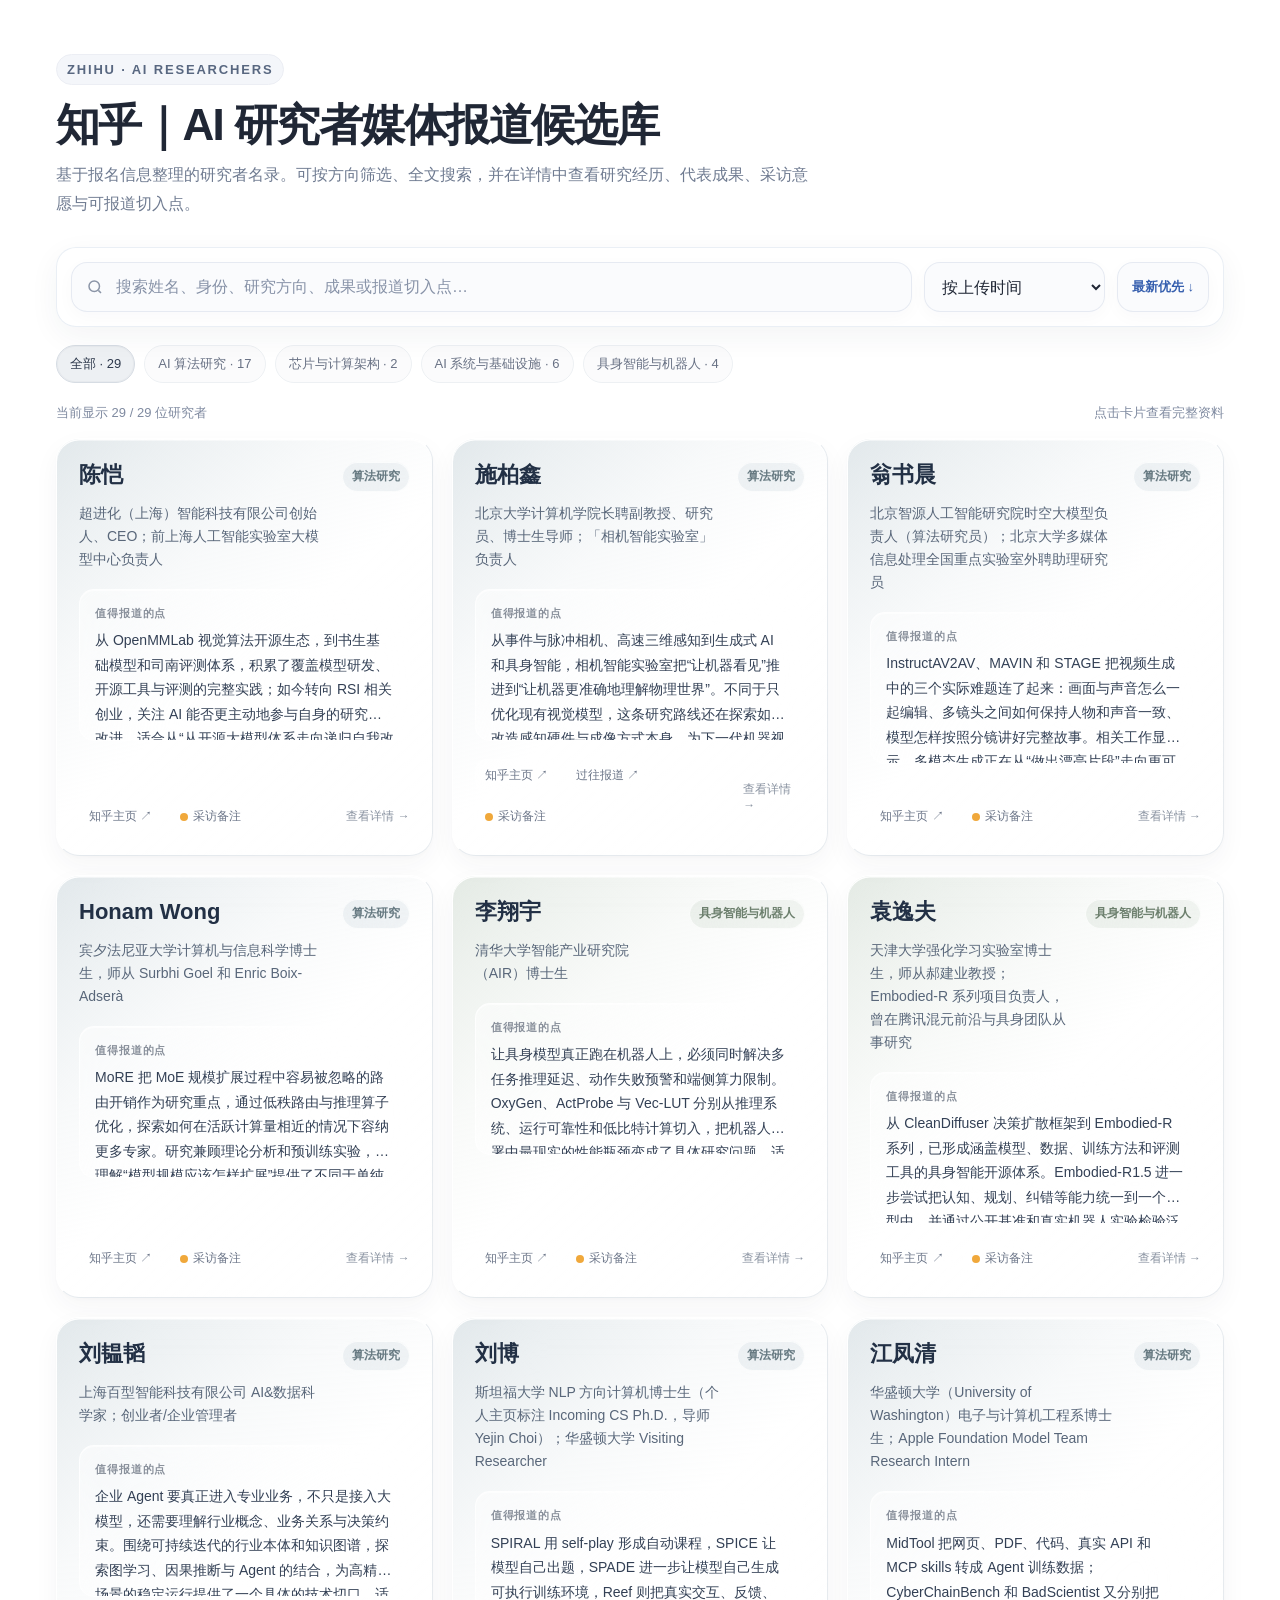
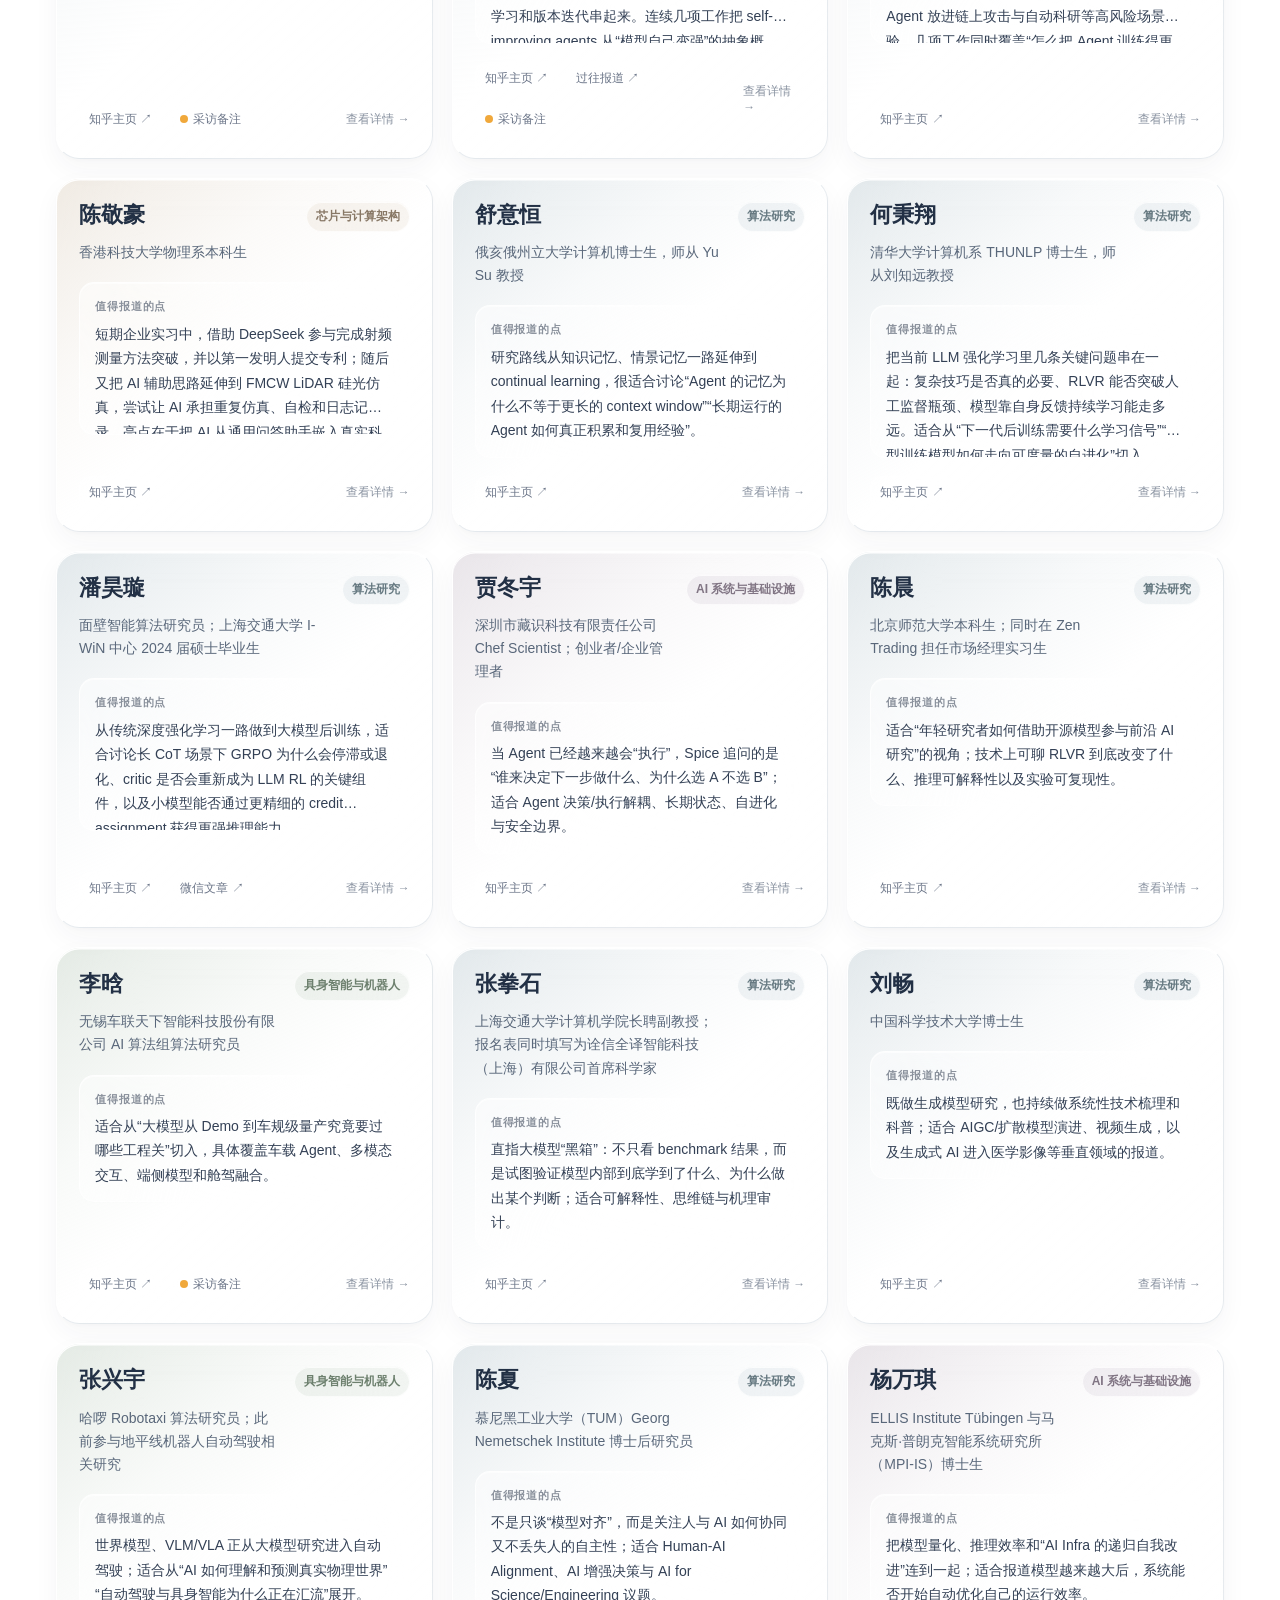
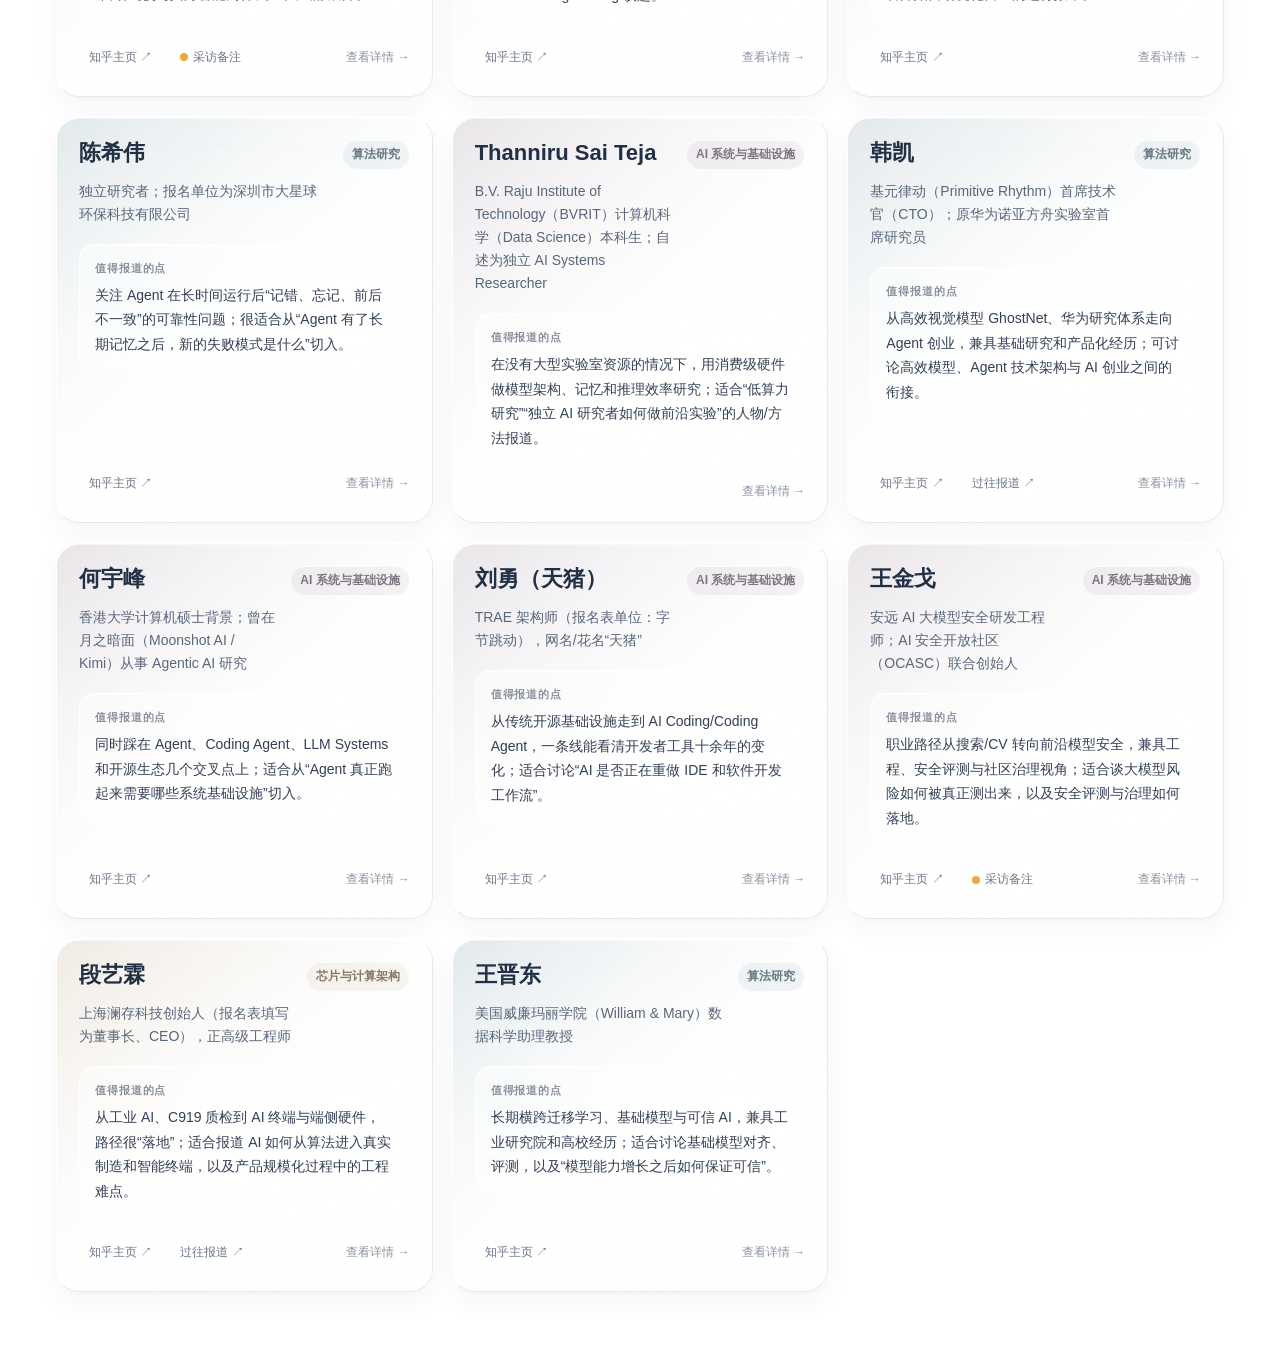
==== commit 2ff4bdc9: "Load seventh researcher group" ====
--- a/ai-researchers/index.html
+++ b/ai-researchers/index.html
@@ -68,7 +68,7 @@
 </div>
 <script>
   (function () {
-    var files = ['people-1.js', 'people-2.js', 'people-3.js', 'people-4.js', 'people-5.js', 'people-6.js', 'app.js'];
+    var files = ['people-1.js', 'people-2.js', 'people-3.js', 'people-4.js', 'people-5.js', 'people-6.js', 'people-7.js', 'app.js'];
     var i = 0;
     function loadNext() {
       if (i >= files.length) return;
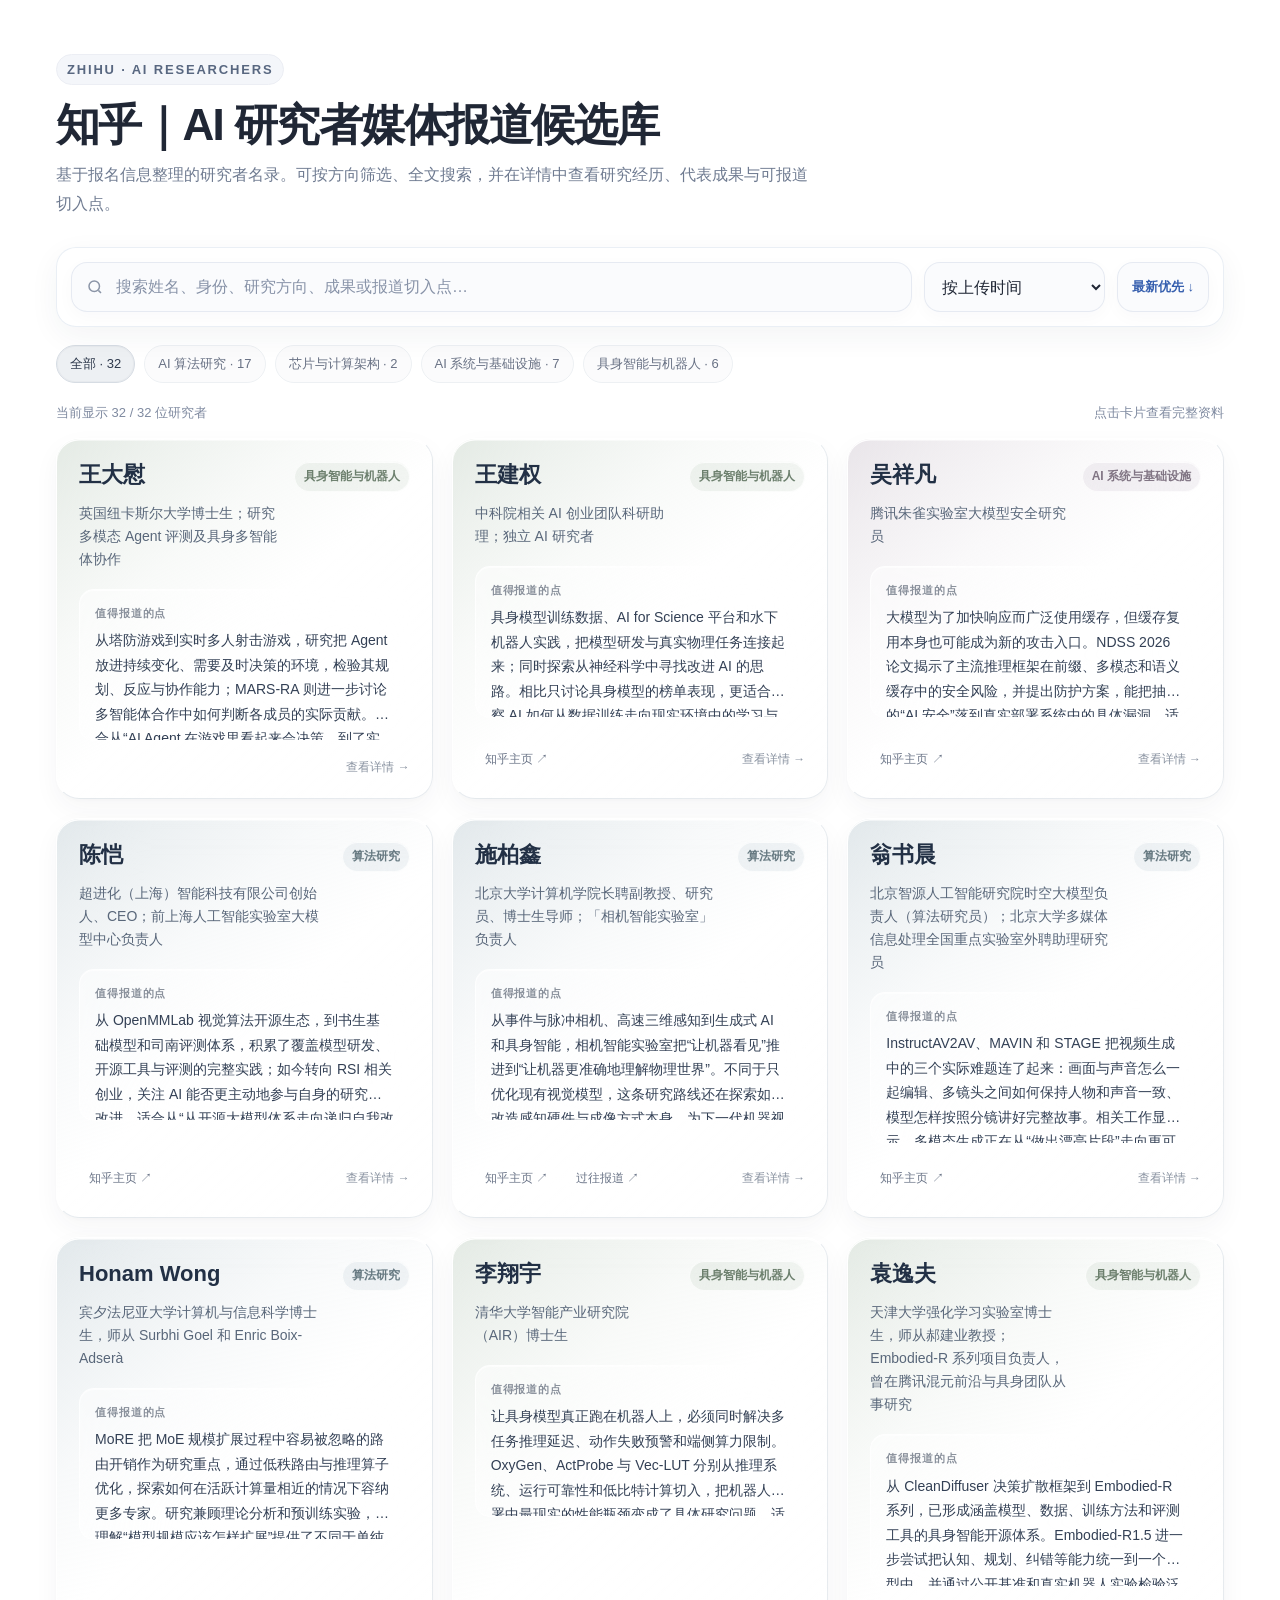
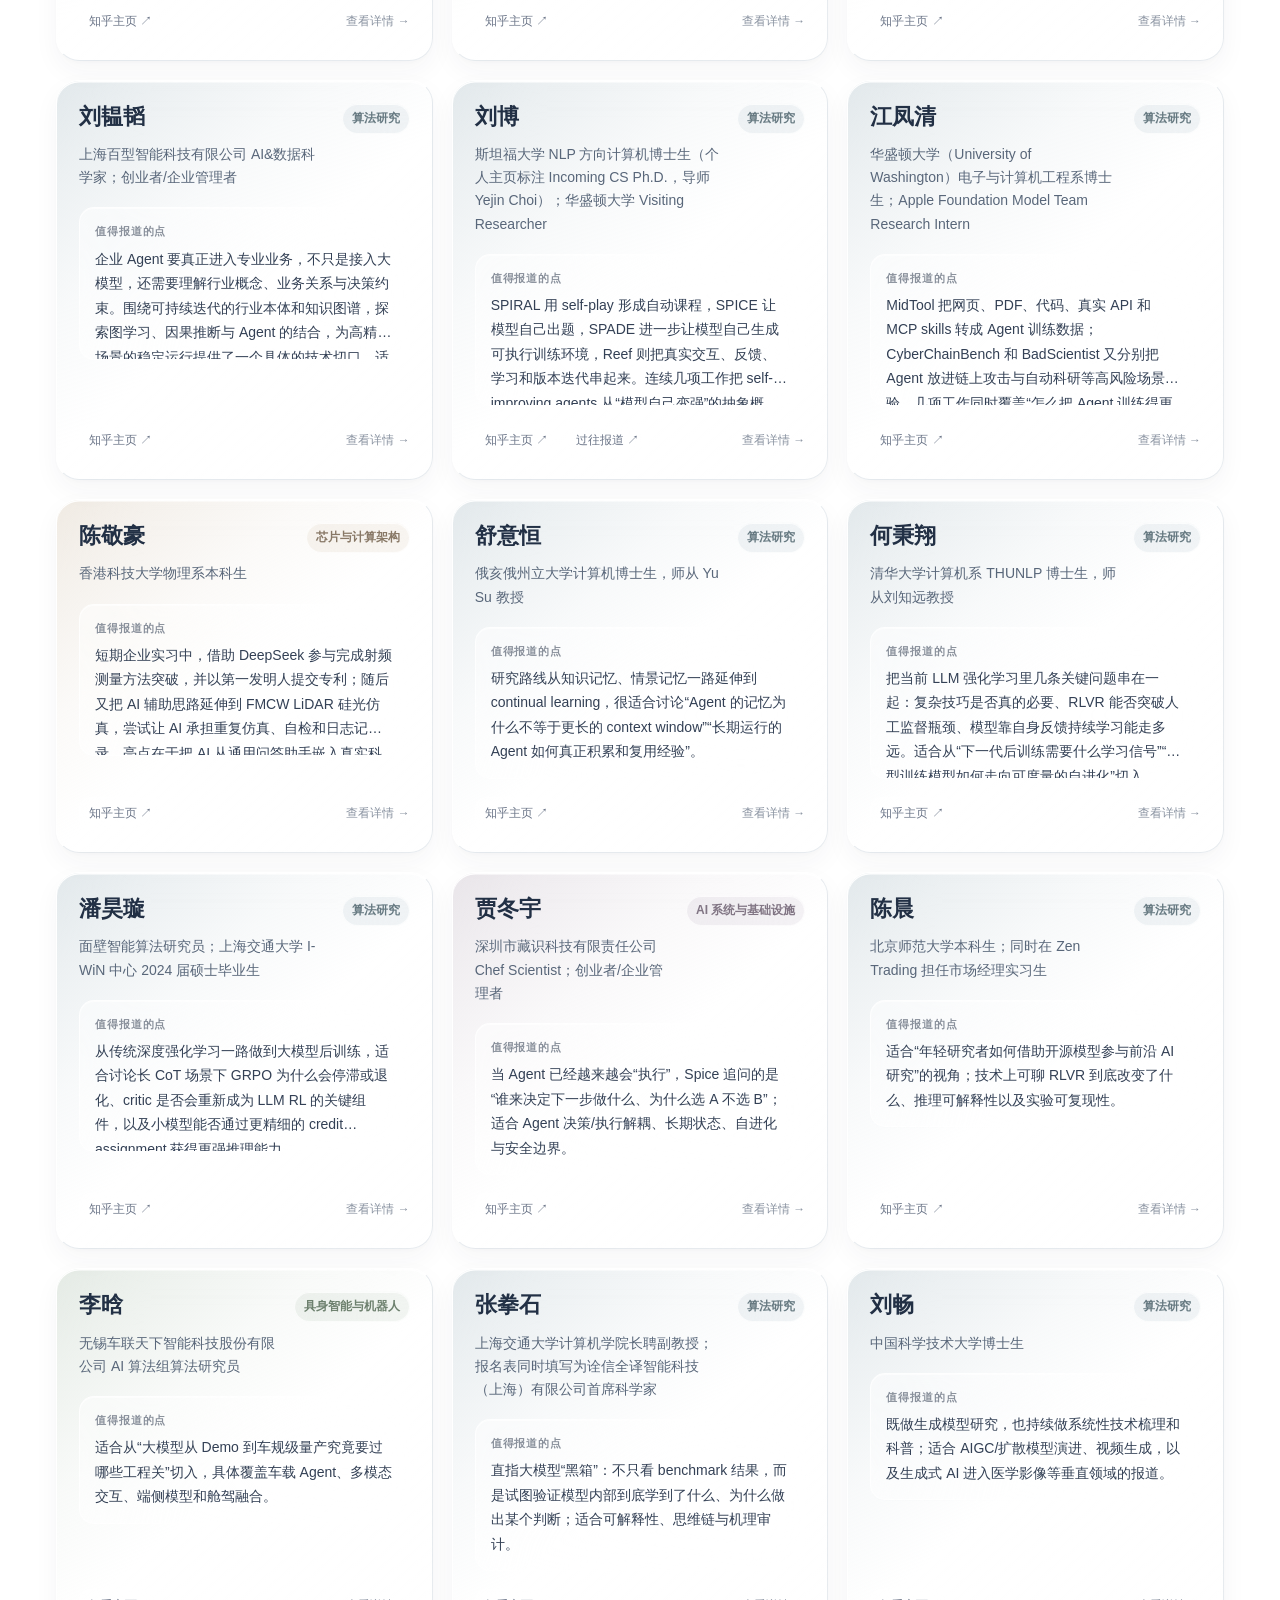
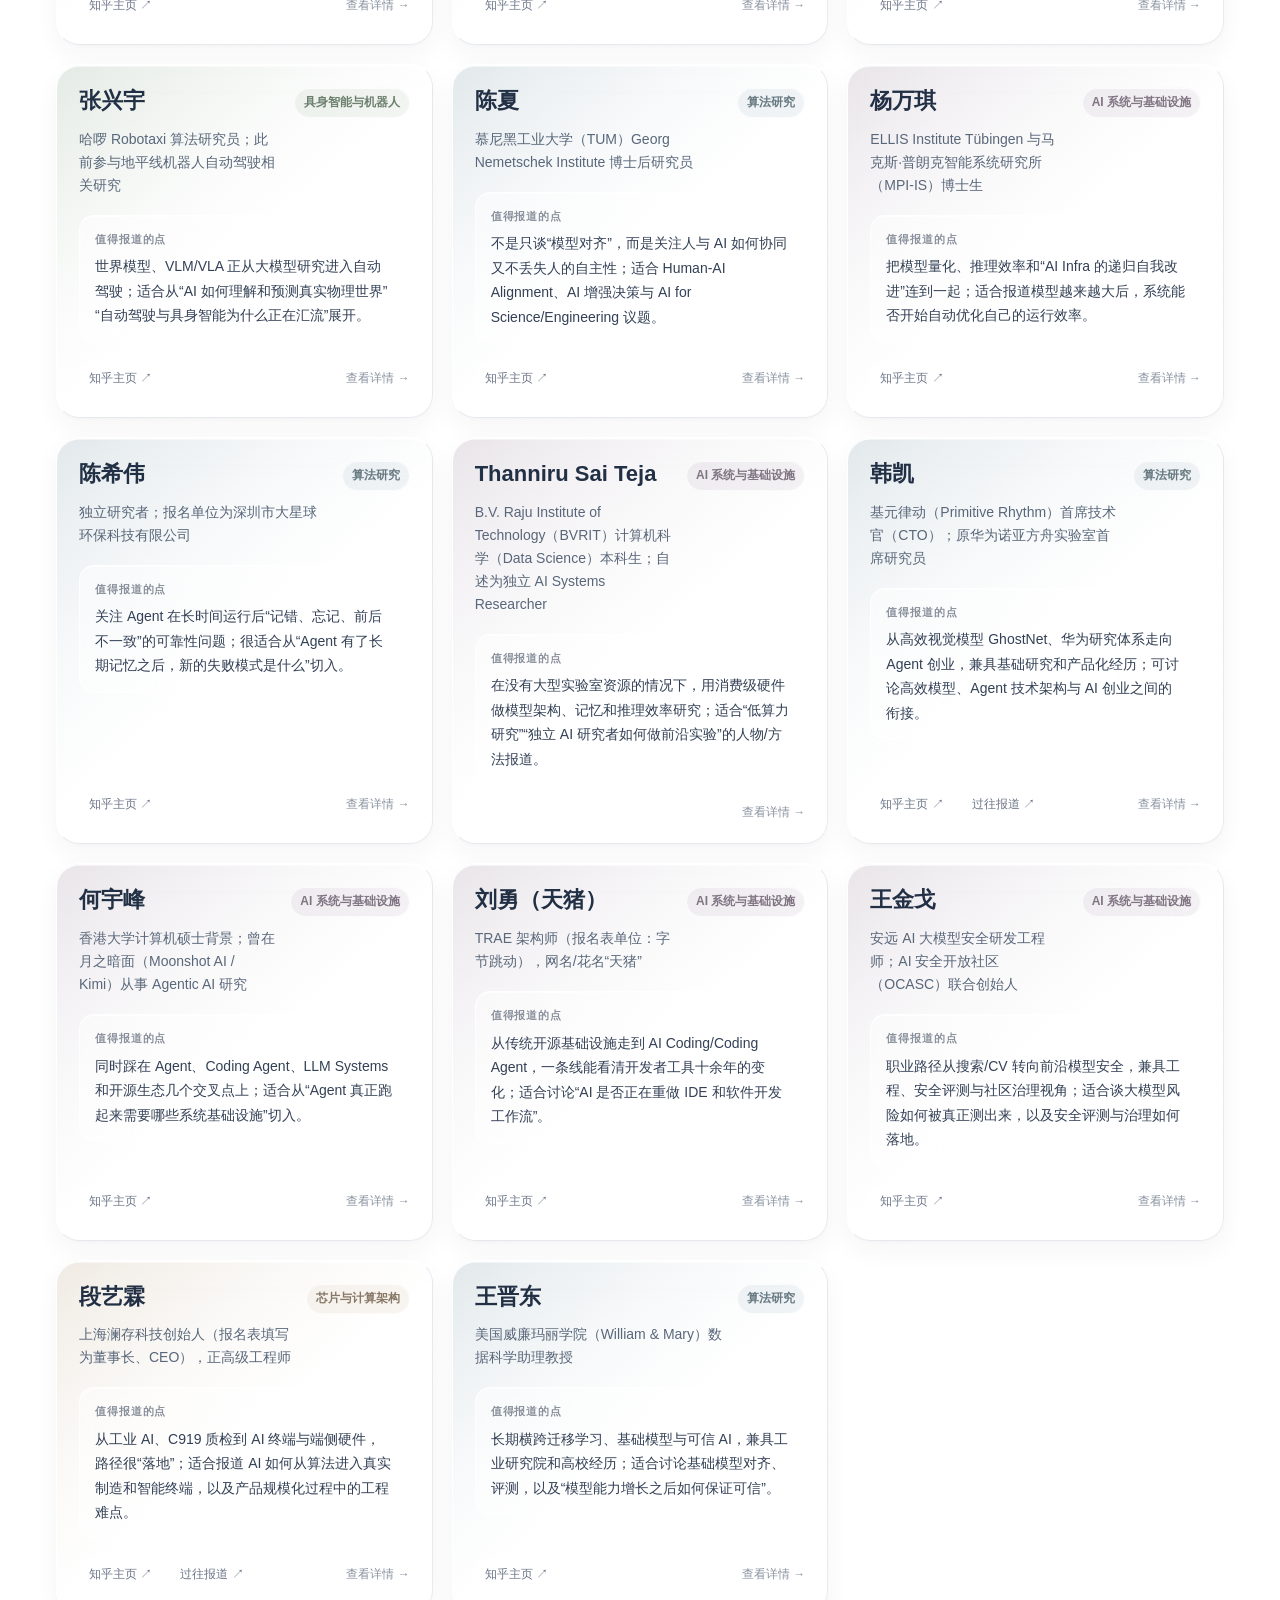
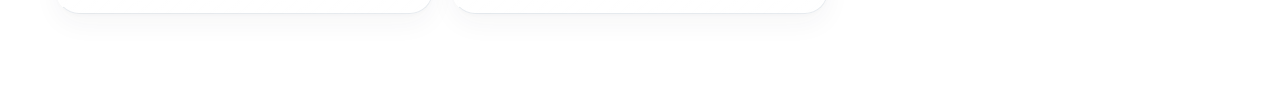
==== commit bee00544: "Clarify public directory displays only research profile information" ====
--- a/ai-researchers/index.html
+++ b/ai-researchers/index.html
@@ -30,7 +30,7 @@
     <div>
       <span class="eyebrow">ZHIHU · AI RESEARCHERS</span>
       <h1>知乎｜AI 研究者媒体报道候选库</h1>
-      <p class="lead">基于报名信息整理的研究者名录。可按方向筛选、全文搜索，并在详情中查看研究经历、代表成果、采访意愿与可报道切入点。</p>
+      <p class="lead">基于报名信息整理的研究者名录。可按方向筛选、全文搜索，并在详情中查看研究经历、代表成果与可报道切入点。</p>
     </div>
   </section>
 
--- a/ai-researchers/style.css
+++ b/ai-researchers/style.css
@@ -118,10 +118,12 @@
 .grid .card.tone-hardware{--wash:224,213,198;--ink:#887866}
 .grid .card.tone-neutral{--wash:214,217,218;--ink:#777f82}
 .grid .card:hover,.grid .card:focus-visible{
-  transform:translateY(-3px);
-  border-color:rgba(222,227,239,.9);
+  z-index:3;
+  transform:translateY(-6px) scale(1.025);
+  border-color:rgba(214,222,231,.94);
   box-shadow:inset 0 1.5px 0 rgba(255,255,255,.99),
-    0 17px 33px rgba(35,46,63,.07);
+    0 24px 48px rgba(35,46,63,.11),
+    0 8px 18px rgba(35,46,63,.045);
 }
 .grid .card .name{font-size:22px;color:#223045}
 .grid .card .identity{color:#59677a}
@@ -210,3 +212,29 @@
   .grid .card{background:#fff;box-shadow:none;-webkit-backdrop-filter:none;backdrop-filter:none}
   .grid .card::after{display:none}
 }
+
+/* Subtle floating-card interaction */
+.grid .card{
+  transform-origin:center center;
+  transition:transform .24s cubic-bezier(.2,.8,.2,1),
+    box-shadow .24s ease,border-color .24s ease;
+}
+.grid .card .badge{
+  transition:background-color .24s ease,border-color .24s ease;
+}
+.grid .card .more{
+  transition:color .24s ease,transform .24s ease;
+}
+.grid .card:hover .badge,.grid .card:focus-visible .badge{
+  background:rgba(var(--wash),.36);
+  border-color:rgba(255,255,255,.96);
+}
+.grid .card:hover .more,.grid .card:focus-visible .more{
+  color:#52647b;
+  transform:translateX(3px);
+}
+@media (prefers-reduced-motion:reduce){
+  .grid .card,.grid .card .badge,.grid .card .more{transition:none}
+  .grid .card:hover,.grid .card:focus-visible{transform:none}
+  .grid .card:hover .more,.grid .card:focus-visible .more{transform:none}
+}
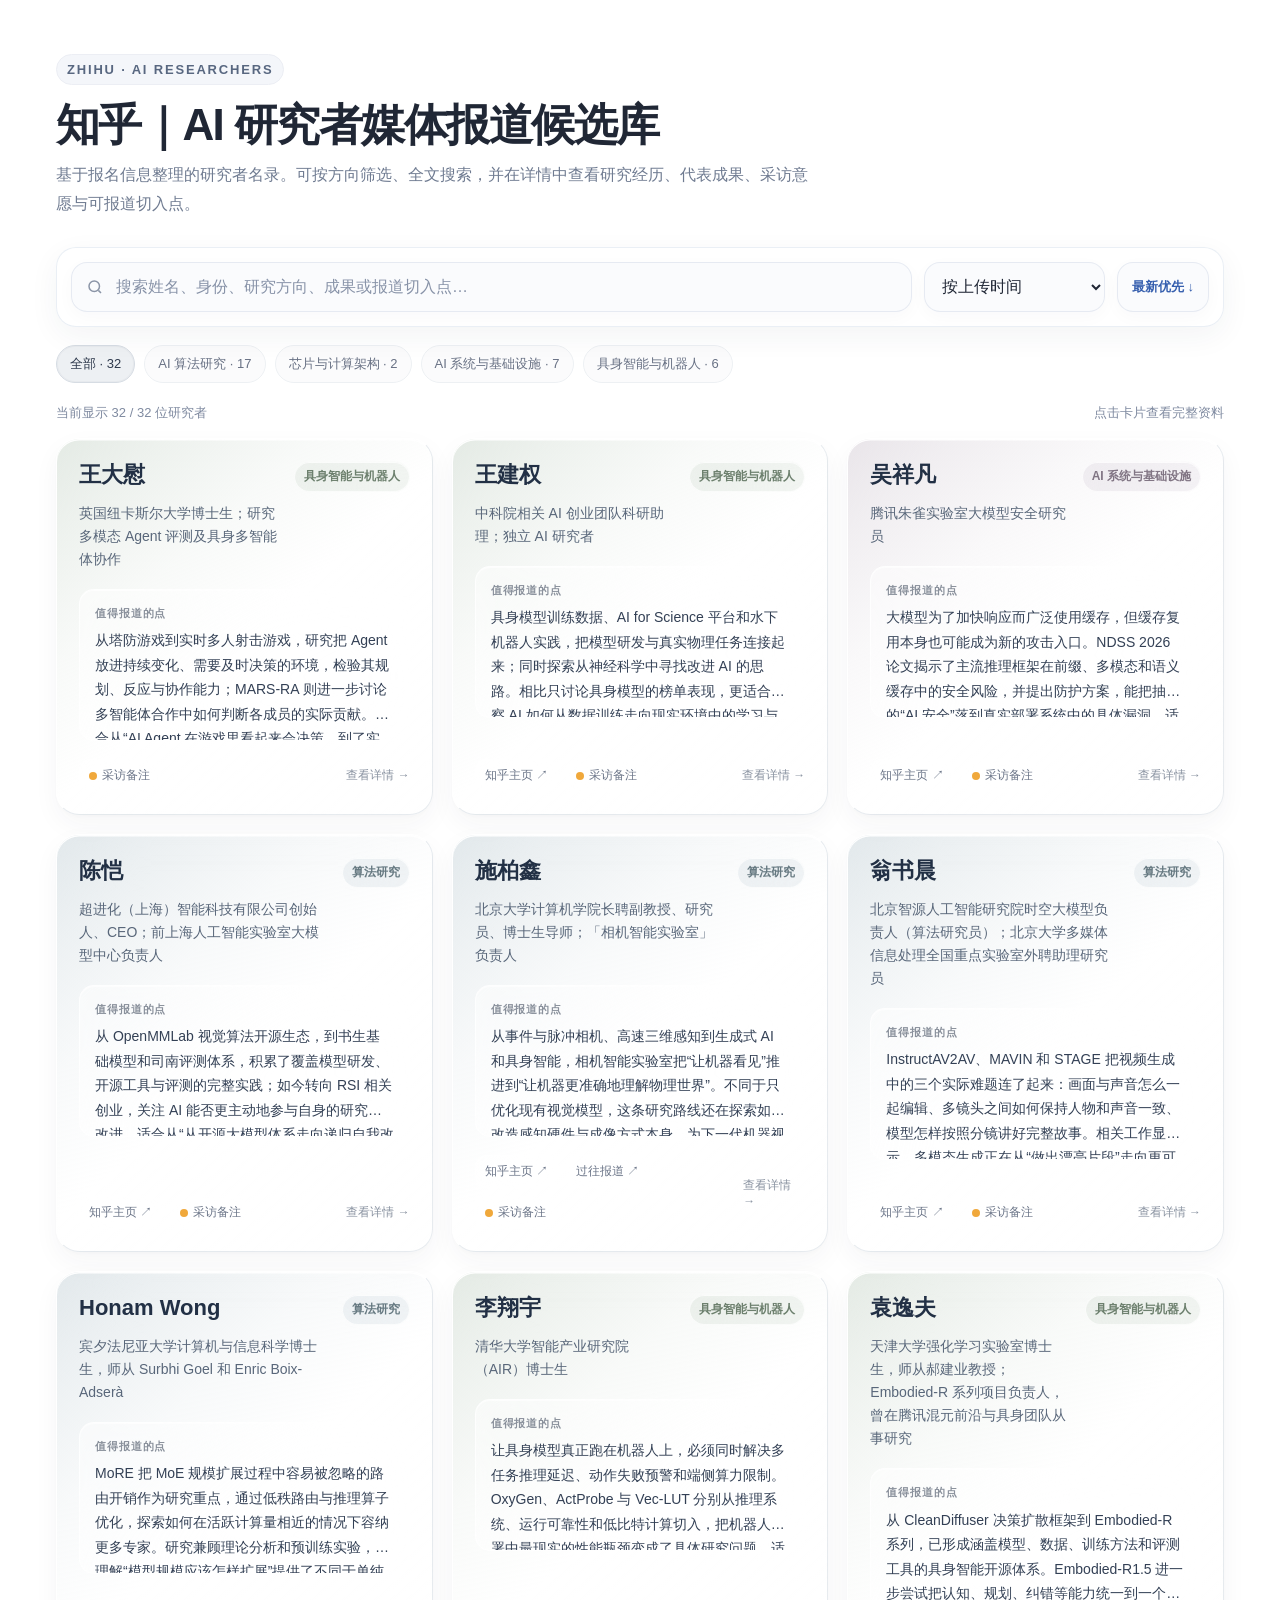
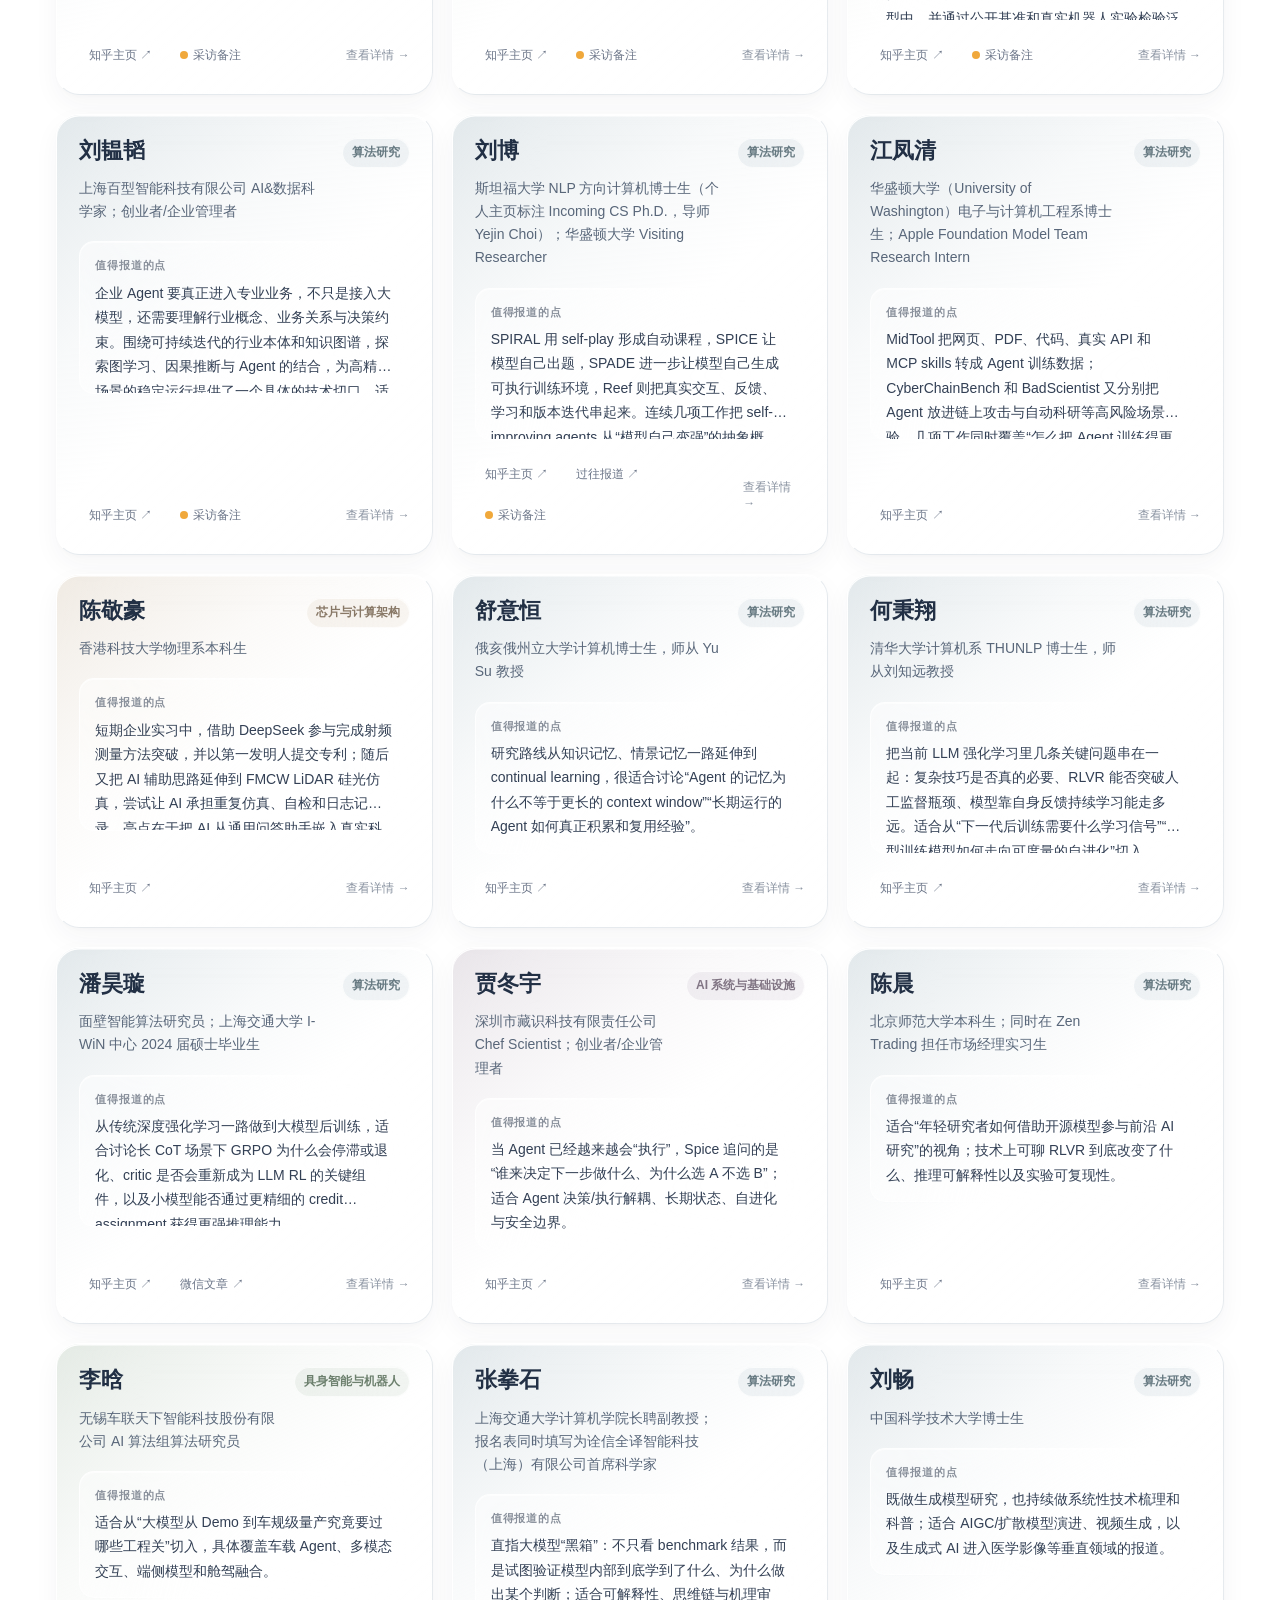
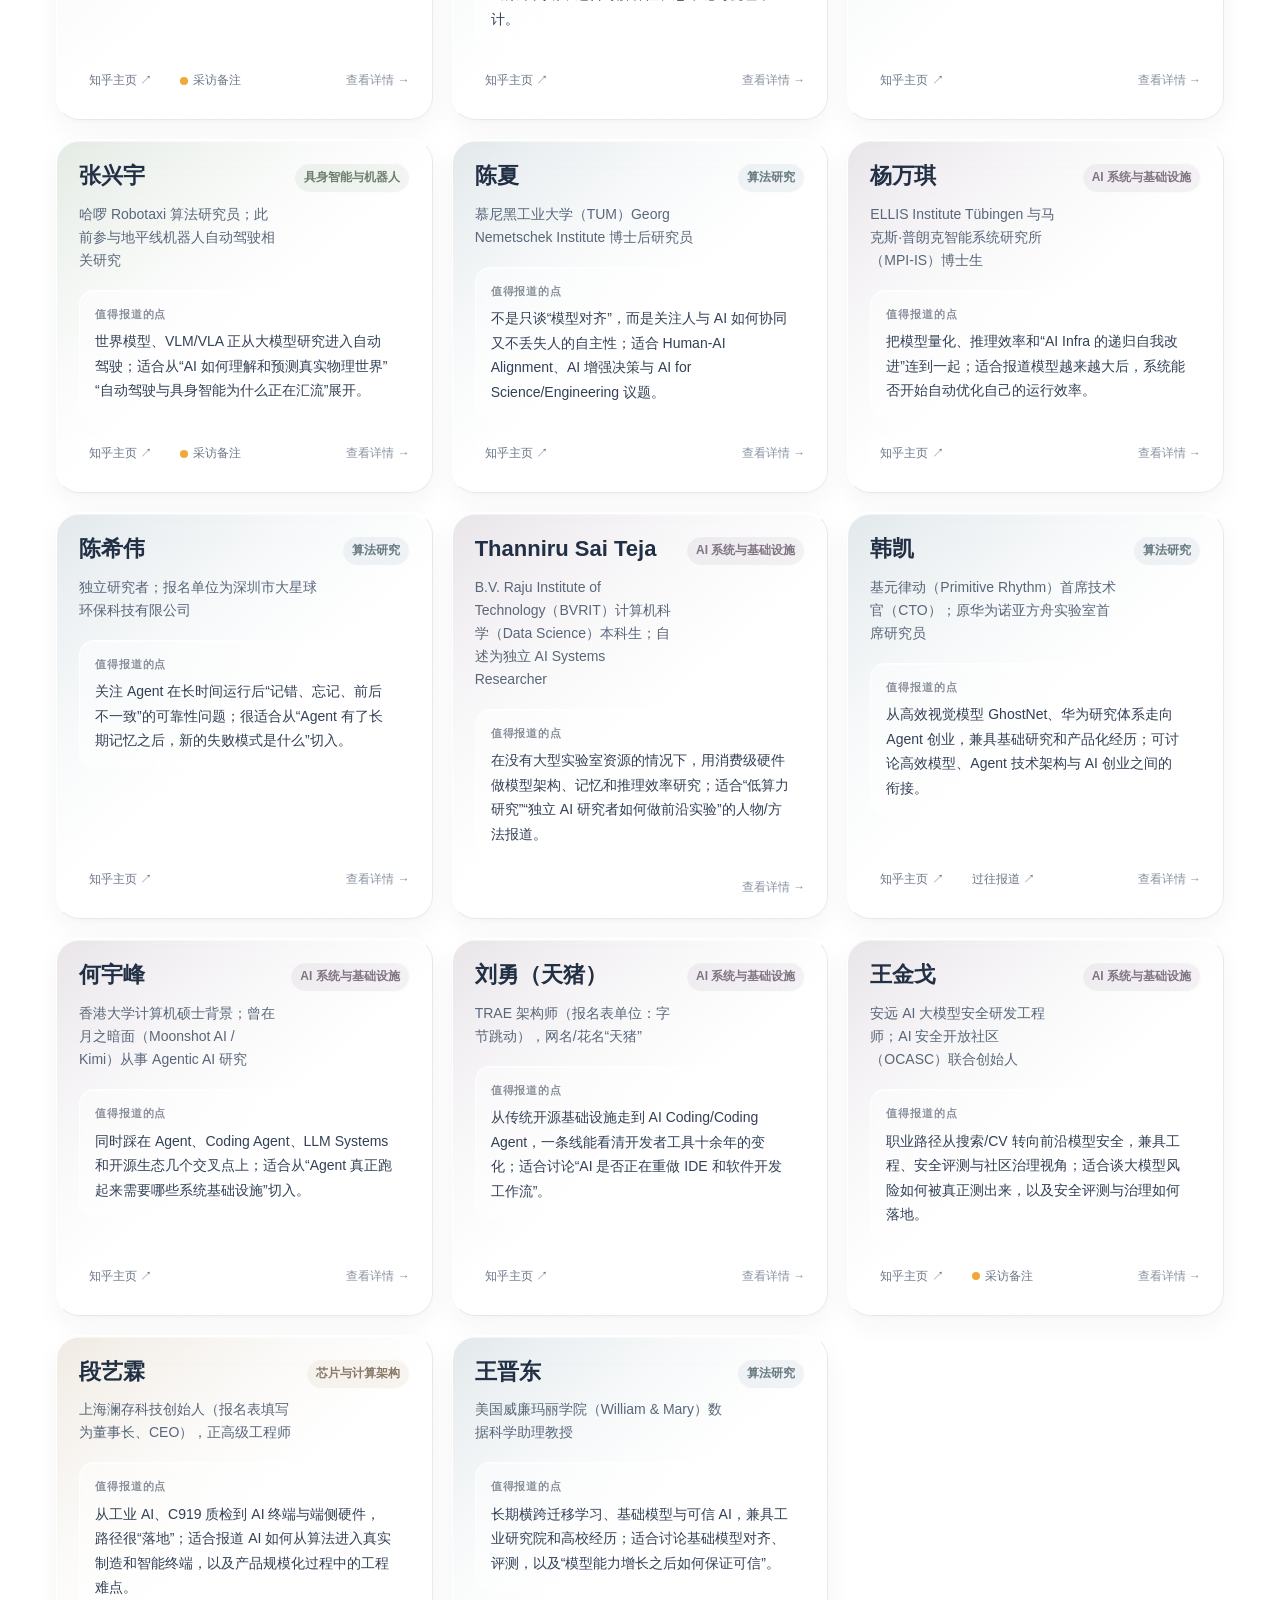
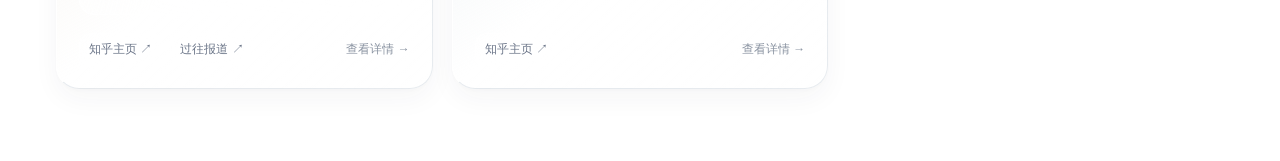
==== commit f5b99baa: "Restore interview-note summary on directory homepage" ====
--- a/ai-researchers/index.html
+++ b/ai-researchers/index.html
@@ -30,7 +30,7 @@
     <div>
       <span class="eyebrow">ZHIHU · AI RESEARCHERS</span>
       <h1>知乎｜AI 研究者媒体报道候选库</h1>
-      <p class="lead">基于报名信息整理的研究者名录。可按方向筛选、全文搜索，并在详情中查看研究经历、代表成果与可报道切入点。</p>
+      <p class="lead">基于报名信息整理的研究者名录。可按方向筛选、全文搜索，并在详情中查看研究经历、代表成果、采访意愿与可报道切入点。</p>
     </div>
   </section>
 
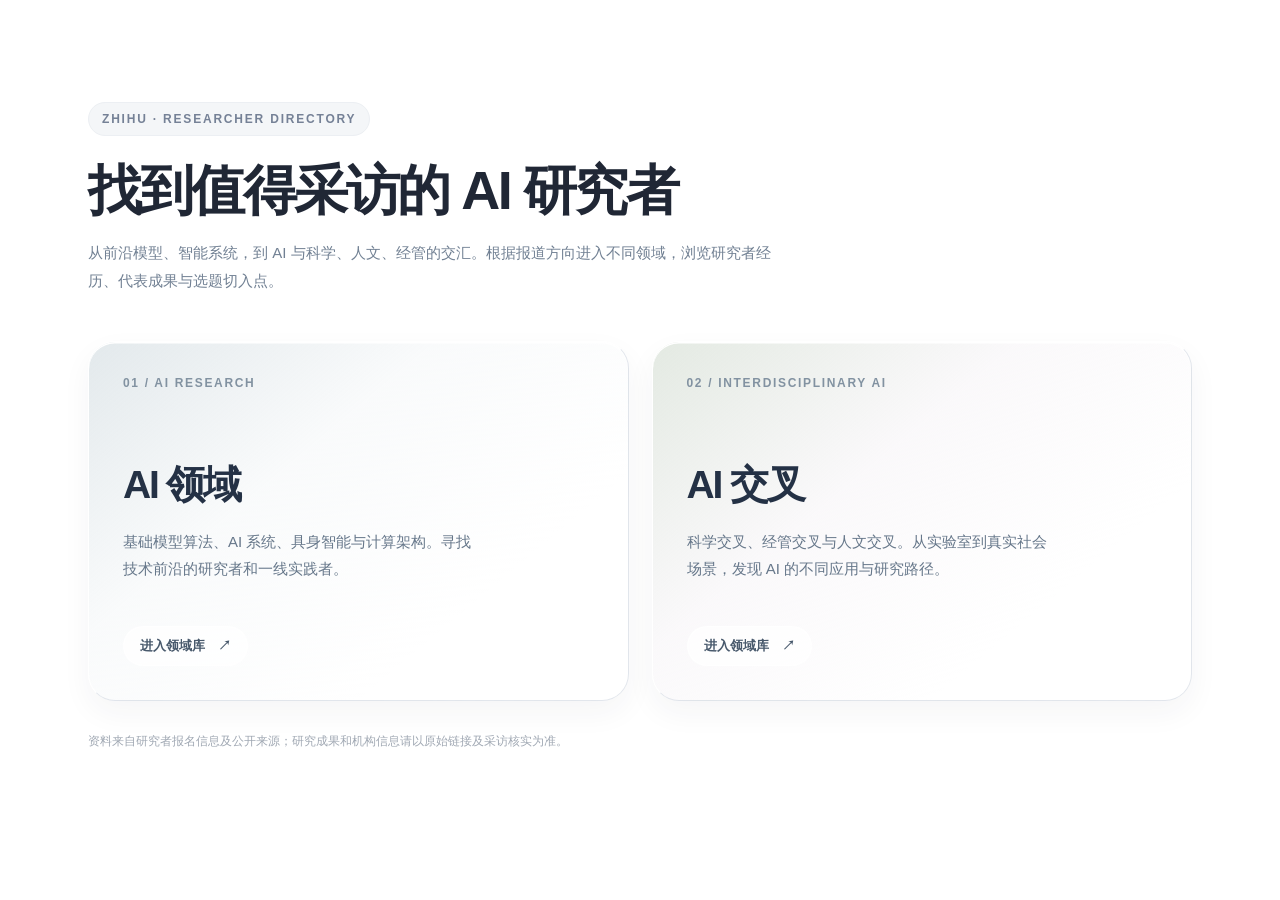
==== commit f055e653: "Add AI and interdisciplinary directory landing page" ====
--- a/ai-researchers/index.html
+++ b/ai-researchers/index.html
@@ -3,90 +3,42 @@
 <head>
 <meta charset="utf-8">
 <meta name="viewport" content="width=device-width, initial-scale=1">
-<meta http-equiv="Cache-Control" content="no-cache, no-store, must-revalidate">
-<meta http-equiv="Pragma" content="no-cache">
-<meta http-equiv="Expires" content="0">
+<meta name="description" content="知乎 AI 研究者媒体报道候选库，按 AI 领域与 AI 交叉领域查找采访对象。">
 <title>知乎｜AI 研究者媒体报道候选库</title>
-<meta name="description" content="知乎 AI 研究者媒体报道候选库：汇总 AI 研究者背景、研究方向、代表成果与可报道切入点。">
-<meta property="og:type" content="website">
-<meta property="og:site_name" content="知乎">
-<meta property="og:title" content="知乎｜AI 研究者媒体报道候选库">
-<meta property="og:description" content="知乎 AI 研究者媒体报道候选库：汇总 AI 研究者背景、研究方向、代表成果与可报道切入点。">
-<meta property="og:url" content="https://irisa-coder.github.io/risa/ai-researchers/">
-<meta name="twitter:card" content="summary">
-<meta name="twitter:title" content="知乎｜AI 研究者媒体报道候选库">
-<meta name="twitter:description" content="知乎 AI 研究者媒体报道候选库：汇总 AI 研究者背景、研究方向、代表成果与可报道切入点。">
-<link id="appStyle" rel="stylesheet" href="style.css">
-<script>
-  (function () {
-    var bust = Date.now().toString();
-    document.getElementById('appStyle').href = 'style.css?v=' + bust;
-  })();
-</script>
+<link rel="stylesheet" href="style.css?v=20261030-hub">
+<style>
+body{background:#fff}
+.hub{max-width:1160px;margin:0 auto;padding:clamp(45px,8vw,112px) 28px 78px}
+.hub-head{margin:0 0 45px}
+.hub-kicker{display:inline-flex;letter-spacing:.15em;font-size:12px;color:#758196;font-weight:750;background:#f4f6f8;border:1px solid #eceff3;border-radius:30px;padding:9px 13px}
+.hub h1{font-size:clamp(32px,4.8vw,54px);letter-spacing:-.046em;line-height:1.14;margin:24px 0 17px}
+.hub .intro{color:#718093;line-height:1.9;max-width:690px;font-size:15px;margin:0}
+.hub-grid{display:grid;grid-template-columns:repeat(2,minmax(0,1fr));gap:23px}
+.hub-card{display:flex;flex-direction:column;min-height:360px;text-decoration:none;padding:34px;border:1px solid rgba(223,228,234,.9);border-top-color:#fff;border-left-color:#fff;border-radius:27px;position:relative;isolation:isolate;overflow:hidden;box-shadow:inset 0 1.5px 0 #fff,0 12px 30px rgba(39,50,65,.047);transition:transform .25s cubic-bezier(.2,.8,.2,1),box-shadow .25s ease,border-color .25s ease}
+.hub-card.ai{background:linear-gradient(140deg,rgba(196,209,215,.48),rgba(230,236,239,.23) 36%,rgba(255,255,255,.92) 72%)}
+.hub-card.cross{background:linear-gradient(140deg,rgba(202,214,200,.52),rgba(231,224,232,.20) 38%,rgba(255,255,255,.91) 73%)}
+.hub-card:hover,.hub-card:focus-visible{transform:translateY(-7px) scale(1.016);box-shadow:0 26px 53px rgba(37,51,67,.095),inset 0 1px #fff;border-color:#d8e0e8;outline:none}
+.hub-card .number{font-size:12px;font-weight:700;letter-spacing:.14em;color:#8292a1}
+.hub-card .title{font-size:clamp(29px,3.2vw,39px);font-weight:800;color:#243145;letter-spacing:-.055em;margin-top:68px}
+.hub-card .desc{font-size:15px;color:#66778a;line-height:1.8;margin:16px 0 28px;max-width:360px}
+.hub-card .go{margin-top:auto;align-self:flex-start;background:rgba(255,255,255,.7);border:1px solid rgba(255,255,255,.95);padding:10px 16px;border-radius:999px;font-size:13px;font-weight:750;color:#48596c;transition:transform .25s}
+.hub-card:hover .go{transform:translateX(5px)}
+.hub-foot{font-size:12px;color:#a0a8b3;margin-top:32px}
+@media(max-width:690px){.hub{padding:42px 18px 60px}.hub-grid{grid-template-columns:1fr;gap:16px}.hub-card{min-height:300px;padding:27px}.hub-card .title{margin-top:46px}}
+@media(prefers-reduced-motion:reduce){.hub-card,.hub-card .go{transition:none}.hub-card:hover,.hub-card:focus-visible{transform:none}}
+</style>
 </head>
 <body>
-<main class="shell">
-  <section class="hero">
-    <div>
-      <span class="eyebrow">ZHIHU · AI RESEARCHERS</span>
-      <h1>知乎｜AI 研究者媒体报道候选库</h1>
-      <p class="lead">基于报名信息整理的研究者名录。可按方向筛选、全文搜索，并在详情中查看研究经历、代表成果、采访意愿与可报道切入点。</p>
-    </div>
-  </section>
-
-  <section class="toolbar" aria-label="筛选工具">
-    <label class="search">
-      <svg viewBox="0 0 24 24" fill="none" stroke="currentColor" stroke-width="2"><circle cx="11" cy="11" r="7"></circle><path d="m20 20-3.5-3.5"></path></svg>
-      <input id="searchInput" type="search" placeholder="搜索姓名、身份、研究方向、成果或报道切入点…">
-    </label>
-    <select class="select" id="sortSelect" aria-label="排序方式">
-      <option value="upload">按上传时间</option>
-      <option value="name">按姓名排序</option>
-      <option value="type">按研究方向排序</option>
-    </select>
-    <button class="sort-order" id="sortOrderBtn" type="button" aria-label="切换上传时间排序">最新优先 ↓</button>
-  </section>
-
-  <div class="filter-row" id="filters"></div>
-  <div class="meta-line"><span id="resultCount"></span><span>点击卡片查看完整资料</span></div>
-  <section class="grid" id="grid"></section>
-  <div class="empty" id="empty">没有找到匹配的研究者。可以试试更宽泛的关键词或切换研究方向。</div>
+<main class="hub">
+<header class="hub-head">
+<span class="hub-kicker">ZHIHU · RESEARCHER DIRECTORY</span>
+<h1>找到值得采访的 AI 研究者</h1>
+<p class="intro">从前沿模型、智能系统，到 AI 与科学、人文、经管的交汇。根据报道方向进入不同领域，浏览研究者经历、代表成果与选题切入点。</p>
+</header>
+<section class="hub-grid" aria-label="选择研究者领域">
+<a class="hub-card ai" href="ai.html"><span class="number">01 / AI RESEARCH</span><span class="title">AI 领域</span><span class="desc">基础模型算法、AI 系统、具身智能与计算架构。寻找技术前沿的研究者和一线实践者。</span><span class="go">进入领域库　↗</span></a>
+<a class="hub-card cross" href="cross.html"><span class="number">02 / INTERDISCIPLINARY AI</span><span class="title">AI 交叉</span><span class="desc">科学交叉、经管交叉与人文交叉。从实验室到真实社会场景，发现 AI 的不同应用与研究路径。</span><span class="go">进入领域库　↗</span></a>
+</section>
+<p class="hub-foot">资料来自研究者报名信息及公开来源；研究成果和机构信息请以原始链接及采访核实为准。</p>
 </main>
-
-<div class="modal" id="modal" role="dialog" aria-modal="true" aria-labelledby="dialogTitle">
-  <div class="dialog">
-    <div class="dialog-head">
-      <div>
-        <span class="badge" id="dialogBadge"></span>
-        <h2 id="dialogTitle"></h2>
-        <div class="identity" id="dialogIdentity"></div>
-      </div>
-      <button class="close" id="closeModal" aria-label="关闭">×</button>
-    </div>
-    <div id="dialogContent"></div>
-  </div>
-</div>
-<script>
-  (function () {
-    var files = ['people-1.js', 'people-2.js', 'people-3.js', 'people-4.js', 'people-5.js', 'people-6.js', 'people-7.js', 'app.js'];
-    var i = 0;
-    function loadNext() {
-      if (i >= files.length) return;
-      var s = document.createElement('script');
-      s.src = files[i++] + '?v=' + Date.now();
-      s.onload = loadNext;
-      document.body.appendChild(s);
-    }
-    loadNext();
-  })();
-
-  if ('serviceWorker' in navigator) {
-    window.addEventListener('load', function () {
-      navigator.serviceWorker.register('sw.js', { scope: './', updateViaCache: 'none' })
-        .then(function (registration) { return registration.update(); })
-        .catch(function () {});
-    });
-  }
-</script>
-</body>
-</html>
+</body></html>
